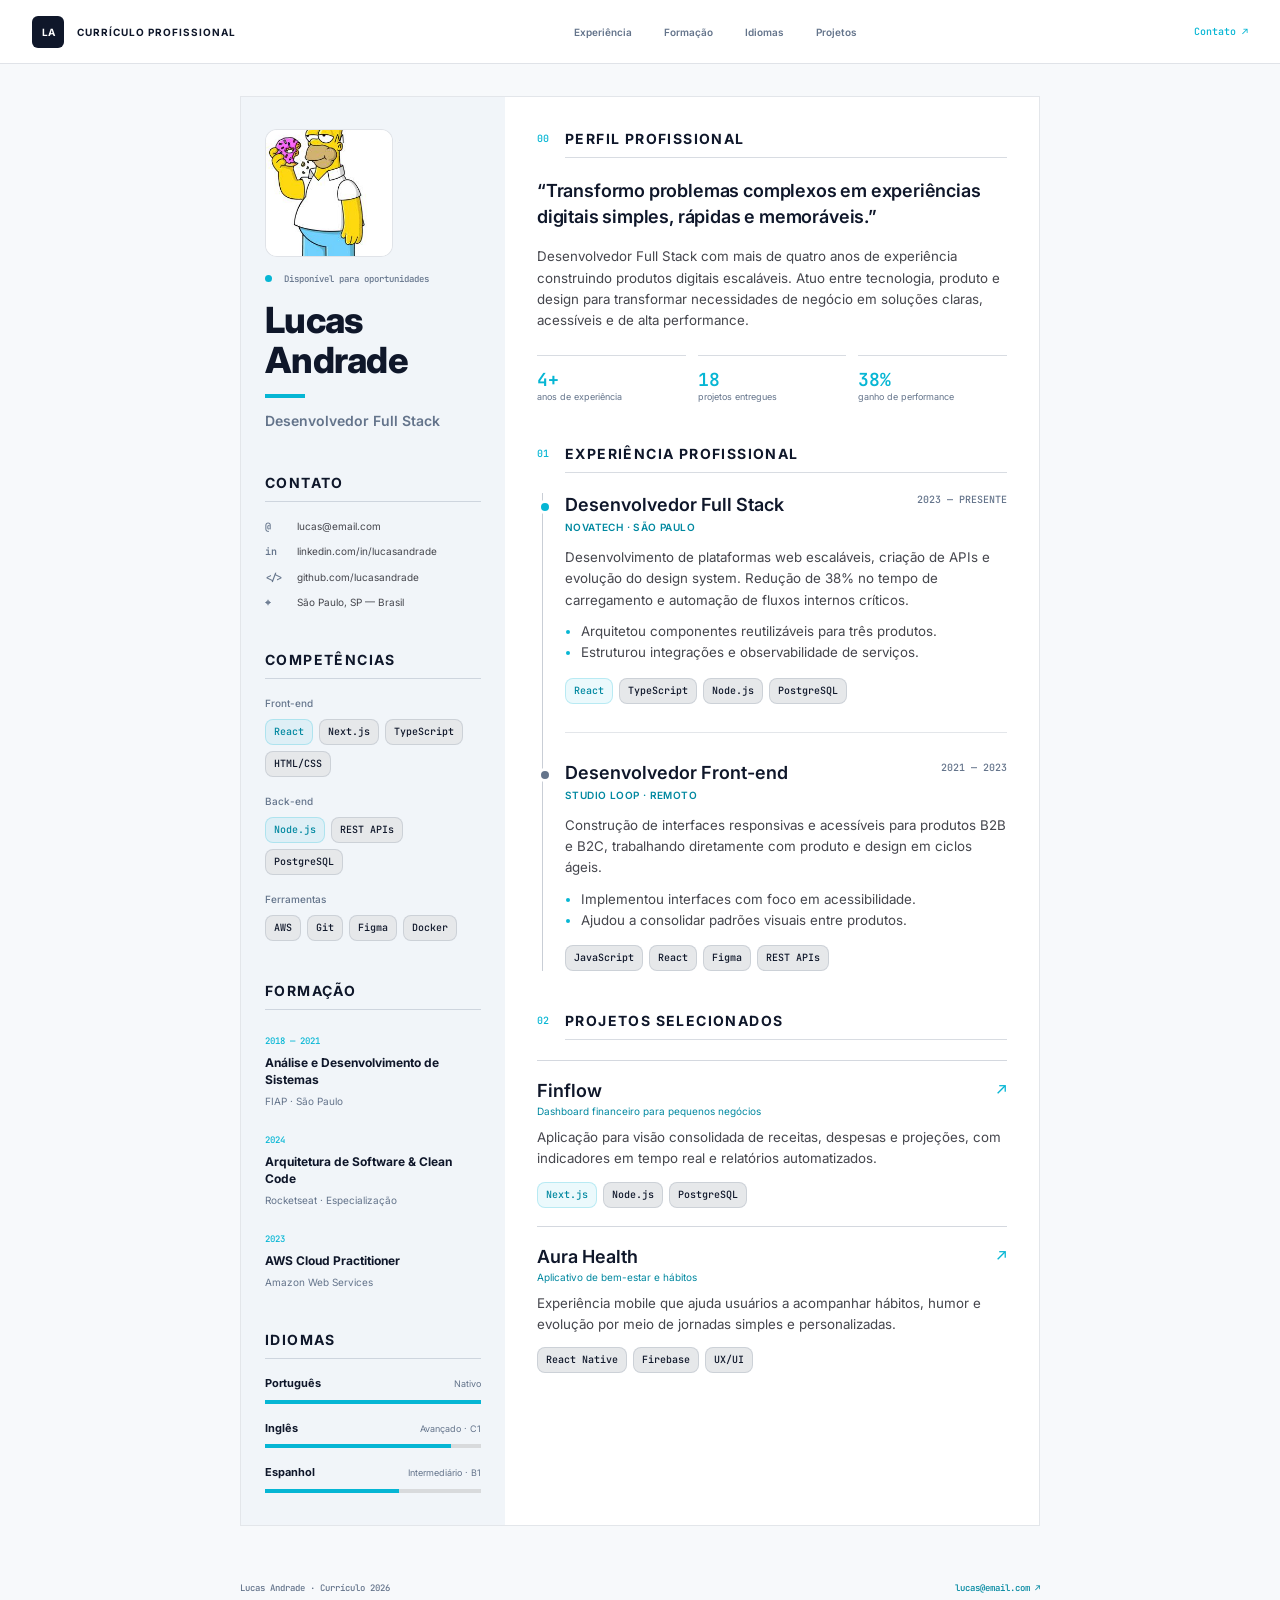
==== index.html @ 087f9f0e "versao 1" ====
<!DOCTYPE html>
<html lang="pt-BR">
<head>
  <meta charset="UTF-8">
  <meta name="viewport" content="width=device-width, initial-scale=1.0">
  <meta name="description" content="Currículo profissional de Lucas Andrade, Desenvolvedor Full Stack.">
  <title>Lucas Andrade — Desenvolvedor Full Stack</title>
  <link rel="preconnect" href="https://fonts.googleapis.com">
  <link rel="preconnect" href="https://fonts.gstatic.com" crossorigin>
  <link href="https://fonts.googleapis.com/css2?family=Inter:wght@400;500;600;700;800&family=JetBrains+Mono:wght@500;600&display=swap" rel="stylesheet">
  <link rel="stylesheet" href="styles.css">
</head>
<body>
  <header class="topbar">
    <a class="topbar-brand" href="#perfil"><span>LA</span> CURRÍCULO PROFISSIONAL</a>
    <nav aria-label="Navegação principal">
      <a href="#experiencia">Experiência</a><a href="#formacao">Formação</a><a href="#idiomas">Idiomas</a><a href="#projetos">Projetos</a>
    </nav>
    <a class="download-link" href="mailto:lucas@email.com">Contato ↗</a>
  </header>

  <main class="resume" id="perfil">
    <aside class="sidebar">
      <section class="identity">
        <img src="Homer.webp" alt="Imagem de perfil de Lucas Andrade">
        <p class="availability"><i></i> Disponível para oportunidades</p>
        <h1>Lucas<br>Andrade</h1>
        <div class="title-rule"></div>
        <p class="role">Desenvolvedor Full Stack</p>
      </section>

      <section class="side-section contact" id="contato">
        <h2>Contato</h2>
        <ul>
          <li><span class="icon" aria-hidden="true">@</span><a href="mailto:lucas@email.com">lucas@email.com</a></li>
          <li><span class="icon" aria-hidden="true">in</span><a href="#">linkedin.com/in/lucasandrade</a></li>
          <li><span class="icon" aria-hidden="true">&lt;/&gt;</span><a href="#">github.com/lucasandrade</a></li>
          <li><span class="icon" aria-hidden="true">⌖</span><span>São Paulo, SP — Brasil</span></li>
        </ul>
      </section>

      <section class="side-section skills">
        <h2>Competências</h2>
        <div class="skill-group"><h3>Front-end</h3><div class="badges"><span class="featured">React</span><span>Next.js</span><span>TypeScript</span><span>HTML/CSS</span></div></div>
        <div class="skill-group"><h3>Back-end</h3><div class="badges"><span class="featured">Node.js</span><span>REST APIs</span><span>PostgreSQL</span></div></div>
        <div class="skill-group"><h3>Ferramentas</h3><div class="badges"><span>AWS</span><span>Git</span><span>Figma</span><span>Docker</span></div></div>
      </section>

      <section class="side-section" id="formacao">
        <h2>Formação</h2>
        <article class="side-entry"><span>2018 — 2021</span><h3>Análise e Desenvolvimento de Sistemas</h3><p>FIAP · São Paulo</p></article>
        <article class="side-entry"><span>2024</span><h3>Arquitetura de Software & Clean Code</h3><p>Rocketseat · Especialização</p></article>
        <article class="side-entry"><span>2023</span><h3>AWS Cloud Practitioner</h3><p>Amazon Web Services</p></article>
      </section>

      <section class="side-section languages" id="idiomas">
        <h2>Idiomas</h2>
        <div class="language"><div><strong>Português</strong><span>Nativo</span></div><div class="bar"><i style="width:100%"></i></div></div>
        <div class="language"><div><strong>Inglês</strong><span>Avançado · C1</span></div><div class="bar"><i style="width:86%"></i></div></div>
        <div class="language"><div><strong>Espanhol</strong><span>Intermediário · B1</span></div><div class="bar"><i style="width:62%"></i></div></div>
      </section>
    </aside>

    <div class="main-content">
      <section class="content-section summary">
        <div class="section-label"><span>00</span><h2>Perfil profissional</h2></div>
        <blockquote>“Transformo problemas complexos em experiências digitais simples, rápidas e memoráveis.”</blockquote>
        <p>Desenvolvedor Full Stack com mais de quatro anos de experiência construindo produtos digitais escaláveis. Atuo entre tecnologia, produto e design para transformar necessidades de negócio em soluções claras, acessíveis e de alta performance.</p>
        <div class="metrics"><div><strong>4+</strong><span>anos de experiência</span></div><div><strong>18</strong><span>projetos entregues</span></div><div><strong>38%</strong><span>ganho de performance</span></div></div>
      </section>

      <section class="content-section" id="experiencia">
        <div class="section-label"><span>01</span><h2>Experiência profissional</h2></div>
        <div class="timeline">
          <article class="job current">
            <div class="job-head"><div><h3>Desenvolvedor Full Stack</h3><p class="company">NovaTech · São Paulo</p></div><time>2023 — PRESENTE</time></div>
            <p>Desenvolvimento de plataformas web escaláveis, criação de APIs e evolução do design system. Redução de 38% no tempo de carregamento e automação de fluxos internos críticos.</p>
            <ul class="achievements"><li>Arquitetou componentes reutilizáveis para três produtos.</li><li>Estruturou integrações e observabilidade de serviços.</li></ul>
            <div class="badges"><span class="featured">React</span><span>TypeScript</span><span>Node.js</span><span>PostgreSQL</span></div>
          </article>
          <article class="job">
            <div class="job-head"><div><h3>Desenvolvedor Front-end</h3><p class="company">Studio Loop · Remoto</p></div><time>2021 — 2023</time></div>
            <p>Construção de interfaces responsivas e acessíveis para produtos B2B e B2C, trabalhando diretamente com produto e design em ciclos ágeis.</p>
            <ul class="achievements"><li>Implementou interfaces com foco em acessibilidade.</li><li>Ajudou a consolidar padrões visuais entre produtos.</li></ul>
            <div class="badges"><span>JavaScript</span><span>React</span><span>Figma</span><span>REST APIs</span></div>
          </article>
        </div>
      </section>

      <section class="content-section projects" id="projetos">
        <div class="section-label"><span>02</span><h2>Projetos selecionados</h2></div>
        <article><div class="project-head"><div><h3>Finflow</h3><p>Dashboard financeiro para pequenos negócios</p></div><a href="#" aria-label="Abrir projeto Finflow">↗</a></div><p>Aplicação para visão consolidada de receitas, despesas e projeções, com indicadores em tempo real e relatórios automatizados.</p><div class="badges"><span class="featured">Next.js</span><span>Node.js</span><span>PostgreSQL</span></div></article>
        <article><div class="project-head"><div><h3>Aura Health</h3><p>Aplicativo de bem-estar e hábitos</p></div><a href="#" aria-label="Abrir projeto Aura Health">↗</a></div><p>Experiência mobile que ajuda usuários a acompanhar hábitos, humor e evolução por meio de jornadas simples e personalizadas.</p><div class="badges"><span>React Native</span><span>Firebase</span><span>UX/UI</span></div></article>
      </section>
    </div>
  </main>

  <nav class="mobile-nav" aria-label="Navegação móvel"><a href="#perfil">Perfil</a><a href="#experiencia">Experiência</a><a href="#formacao">Formação</a><a href="#projetos">Projetos</a></nav>
  <footer><span>Lucas Andrade · Currículo 2026</span><a href="mailto:lucas@email.com">lucas@email.com ↗</a></footer>
</body>
</html>
---- styles.css ----
:root{--background:#f7f9fb;--surface:#fff;--surface-low:#f1f5f9;--primary:#0f172a;--secondary:#64748b;--cyan:#06b6d4;--outline:#cbd5e1;--inter:'Inter',sans-serif;--mono:'JetBrains Mono',monospace}*{box-sizing:border-box}html{scroll-behavior:smooth}body{margin:0;background:var(--background);color:var(--primary);font-family:var(--inter);font-size:11pt;line-height:1.6}a{color:inherit;text-decoration:none}.topbar{height:64px;position:sticky;top:0;z-index:10;background:rgba(255,255,255,.96);border-bottom:1px solid rgba(100,116,139,.2);display:flex;align-items:center;justify-content:space-between;padding:0 32px}.topbar-brand{font-size:10px;font-weight:700;letter-spacing:.1em}.topbar-brand>span{display:inline-grid;place-items:center;width:32px;height:32px;margin-right:10px;border-radius:6px;background:var(--primary);color:white;letter-spacing:0}.topbar nav{display:flex;gap:8px}.topbar nav a{font-size:10px;font-weight:600;color:var(--secondary);padding:8px 12px;border-radius:6px}.topbar nav a:hover{background:#e6e8ea;color:var(--primary)}.download-link{font:500 10px var(--mono);color:var(--cyan)}.resume{width:800px;max-width:calc(100% - 80px);margin:32px auto 56px;display:grid;grid-template-columns:264px 1fr;border:1px solid rgba(100,116,139,.18);background:var(--surface)}.sidebar{background:var(--surface-low);padding:32px 24px;display:flex;flex-direction:column;gap:40px}.identity img{width:128px;height:128px;display:block;object-fit:cover;object-position:center;border-radius:12px;border:1px solid rgba(100,116,139,.2);background:white}.availability{font:500 9px var(--mono);color:var(--secondary);margin:16px 0}.availability i{display:inline-block;width:7px;height:7px;border-radius:50%;background:var(--cyan);margin-right:7px}.identity h1{font-size:36px;line-height:1.1;letter-spacing:-.02em;font-weight:800;margin:0}.title-rule{width:40px;height:4px;background:var(--cyan);margin:14px 0 12px}.role{font-size:14px;font-weight:600;color:var(--secondary);margin:0}.side-section>h2,.section-label h2{font-size:14px;line-height:20px;letter-spacing:.1em;text-transform:uppercase;font-weight:700;margin:0;padding-bottom:8px;border-bottom:1px solid rgba(100,116,139,.25)}.contact ul{list-style:none;padding:0;margin:18px 0 0;display:flex;flex-direction:column;gap:12px}.contact li{display:grid;grid-template-columns:24px 1fr;align-items:center;gap:8px;font-size:10px;line-height:1.35;color:#45464d;word-break:break-word}.contact a:hover{color:var(--cyan)}.icon{font:600 10px var(--mono);color:var(--secondary)}.skill-group{margin-top:16px}.skill-group h3{font-size:10px;font-weight:500;color:var(--secondary);margin:0 0 8px}.badges{display:flex;flex-wrap:wrap;gap:6px}.badges span{font:500 10px/16px var(--mono);padding:4px 8px;border-radius:8px;background:#e6e8ea;border:1px solid rgba(100,116,139,.2);color:var(--primary)}.badges span.featured{color:#0088a0;background:rgba(6,182,212,.08);border-color:rgba(6,182,212,.22)}.side-entry{margin-top:18px}.side-entry span{font:500 9px var(--mono);color:var(--cyan)}.side-entry h3{font-size:12px;line-height:1.4;margin:4px 0}.side-entry p{font-size:10px;color:var(--secondary);margin:0}.language{margin-top:16px}.language>div:first-child{display:flex;justify-content:space-between;gap:10px;align-items:baseline}.language strong{font-size:11px}.language span{font-size:9px;color:var(--secondary)}.bar{height:4px;background:#d8dadc;margin-top:7px}.bar i{display:block;height:100%;background:var(--cyan)}.main-content{padding:32px;display:flex;flex-direction:column;gap:40px}.section-label{display:grid;grid-template-columns:28px 1fr;align-items:start;margin-bottom:20px}.section-label>span{font:500 10px/20px var(--mono);color:var(--cyan)}.section-label h2{grid-column:2}.summary blockquote{font-size:18px;line-height:1.45;font-weight:600;letter-spacing:-.01em;margin:0 0 16px;color:var(--primary)}.summary>p,.job>p,.projects article>p{font-size:10pt;color:#45464d;margin:0}.metrics{display:grid;grid-template-columns:repeat(3,1fr);gap:12px;margin-top:24px}.metrics div{padding-top:12px;border-top:1px solid rgba(100,116,139,.25)}.metrics strong{display:block;font:600 18px var(--mono);color:var(--cyan)}.metrics span{display:block;font-size:9px;line-height:1.4;color:var(--secondary)}.timeline{margin-left:5px;padding-left:22px;border-left:1px solid rgba(100,116,139,.35)}.job{position:relative;padding-bottom:28px;margin-bottom:28px;border-bottom:1px solid rgba(100,116,139,.18)}.job:last-child{margin:0;padding-bottom:0;border:0}.job:before{content:"";position:absolute;width:8px;height:8px;border-radius:50%;background:var(--secondary);left:-27px;top:7px;border:3px solid white}.job.current:before{background:var(--cyan)}.job-head{display:flex;justify-content:space-between;gap:16px;align-items:start;margin-bottom:12px}.job h3,.projects h3{font-size:18px;line-height:24px;font-weight:600;margin:0}.company{font-size:10px;color:#0088a0;font-weight:600;text-transform:uppercase;letter-spacing:.04em;margin:2px 0 0}.job time{font:500 10px/14px var(--mono);color:var(--secondary);white-space:nowrap}.achievements{padding-left:16px;margin:10px 0;color:#45464d;font-size:10pt}.achievements li::marker{color:var(--cyan)}.job .badges{margin-top:14px}.projects article{padding:18px 0;border-top:1px solid rgba(100,116,139,.28)}.projects article:last-child{padding-bottom:0}.project-head{display:flex;justify-content:space-between;align-items:start;margin-bottom:8px}.project-head>div>p{font-size:10px;color:#0088a0;margin:0}.project-head>a{font:500 16px var(--mono);color:var(--cyan)}.projects .badges{margin-top:12px}footer{width:800px;max-width:calc(100% - 80px);margin:0 auto 32px;display:flex;justify-content:space-between;font:500 9px var(--mono);color:var(--secondary)}footer a{color:#0088a0}.mobile-nav{display:none}
@media(max-width:760px){body{padding-bottom:64px}.topbar{padding:0 20px}.topbar nav,.download-link{display:none}.resume{max-width:calc(100% - 32px);margin:20px auto 32px;grid-template-columns:1fr}.sidebar{padding:28px 24px}.identity{display:grid;grid-template-columns:112px 1fr;column-gap:20px;align-items:start}.identity img{width:112px;height:112px;grid-row:1/6}.availability{margin:0 0 8px}.identity h1{font-size:28px}.title-rule{margin:10px 0 8px}.sidebar{gap:32px}.main-content{padding:28px 24px}.job-head{display:block}.job time{display:block;margin-top:6px}.metrics{grid-template-columns:1fr}.mobile-nav{display:flex;position:fixed;z-index:20;bottom:0;left:0;right:0;background:#fff;border-top:1px solid rgba(100,116,139,.2);justify-content:space-around;padding:10px 8px 14px}.mobile-nav a{font:500 9px var(--mono);color:var(--secondary)}footer{max-width:calc(100% - 32px);margin-bottom:20px}}
@media(max-width:420px){.identity{grid-template-columns:88px 1fr}.identity img{width:88px;height:88px}.identity h1{font-size:26px}.summary blockquote{font-size:16px}.main-content{padding:24px 18px}.sidebar{padding:24px 18px}}
@media print{body{background:white;font-size:10pt}.topbar,.mobile-nav,footer{display:none}.resume{width:100%;max-width:none;margin:0;border:0;grid-template-columns:33% 67%}.sidebar,.main-content{padding-top:24px;padding-bottom:24px}.resume{break-inside:avoid}.side-section,.content-section,.job{break-inside:avoid}}
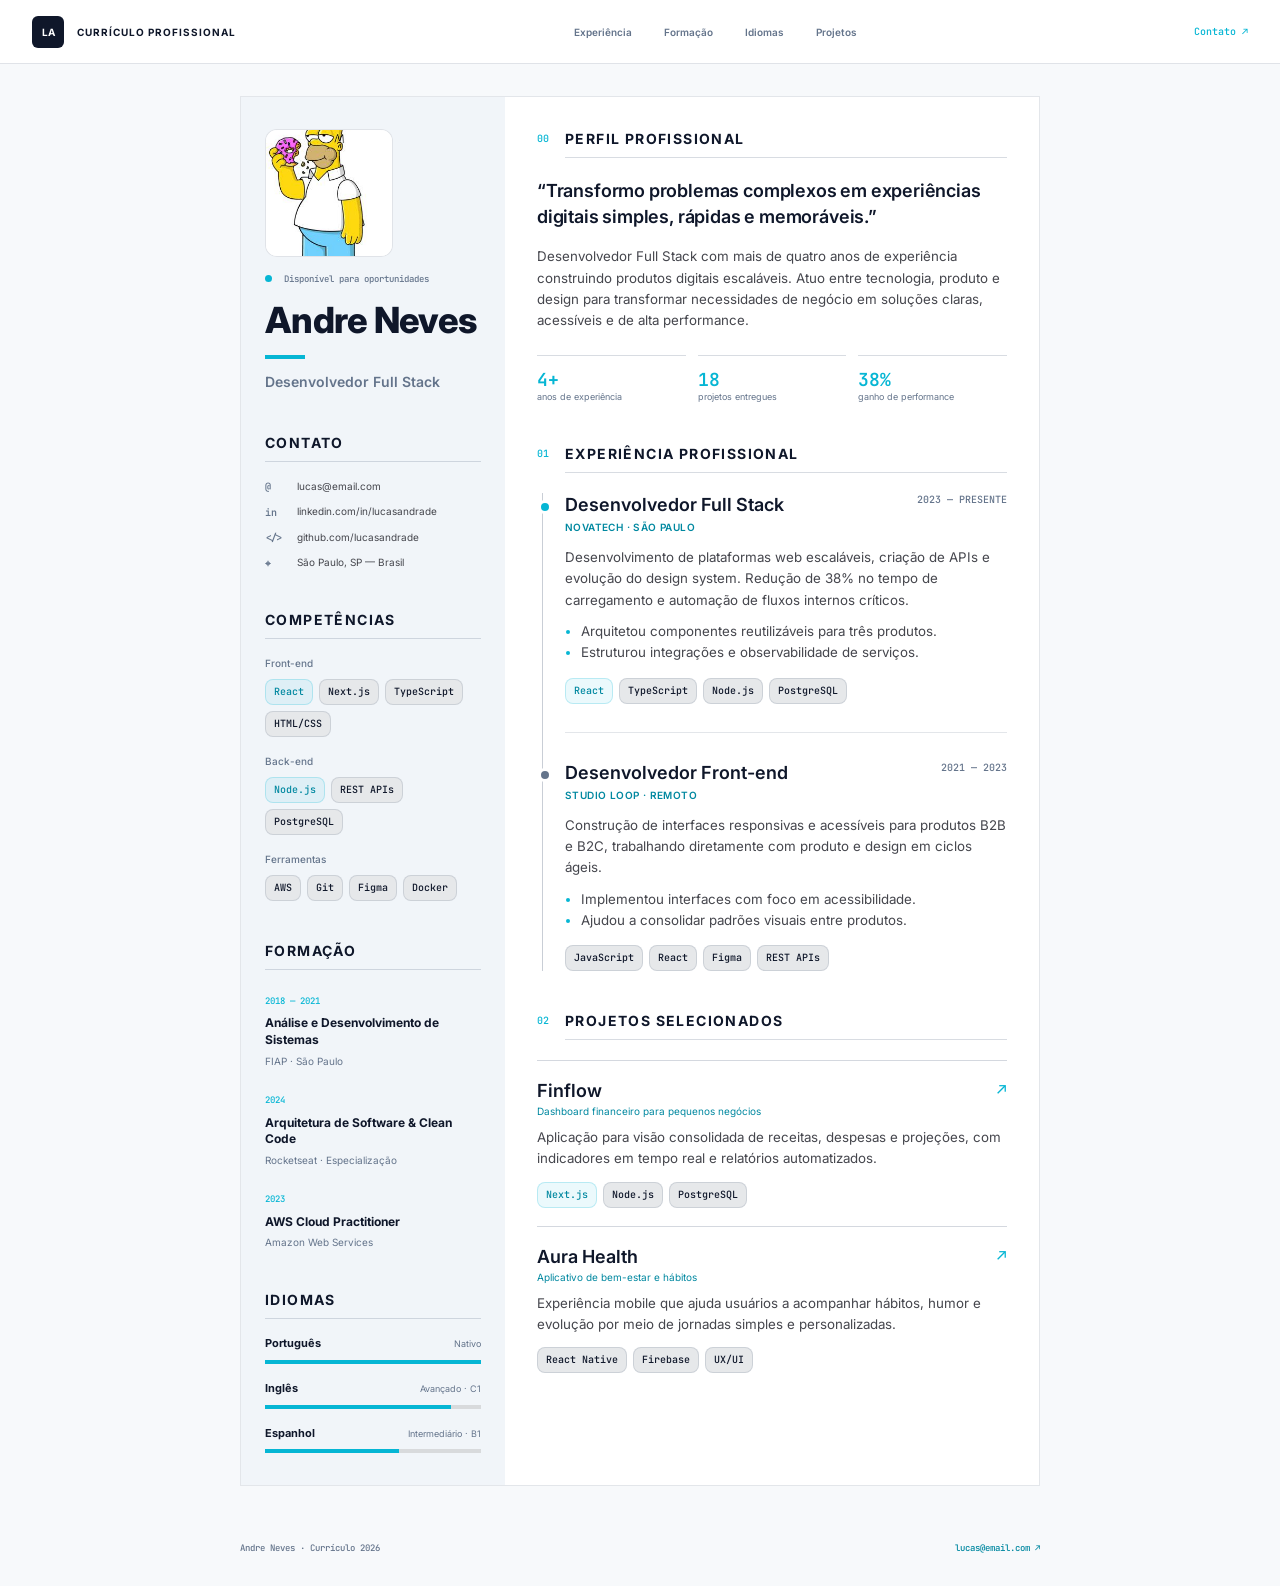
==== commit 170cdbc6: "mudança de nome" ====
--- a/index.html
+++ b/index.html
@@ -4,7 +4,7 @@
   <meta charset="UTF-8">
   <meta name="viewport" content="width=device-width, initial-scale=1.0">
   <meta name="description" content="Currículo profissional de Lucas Andrade, Desenvolvedor Full Stack.">
-  <title>Lucas Andrade — Desenvolvedor Full Stack</title>
+  <title>Luca — Desenvolvedor Full Stack</title>
   <link rel="preconnect" href="https://fonts.googleapis.com">
   <link rel="preconnect" href="https://fonts.gstatic.com" crossorigin>
   <link href="https://fonts.googleapis.com/css2?family=Inter:wght@400;500;600;700;800&family=JetBrains+Mono:wght@500;600&display=swap" rel="stylesheet">
@@ -24,7 +24,7 @@
       <section class="identity">
         <img src="Homer.webp" alt="Imagem de perfil de Lucas Andrade">
         <p class="availability"><i></i> Disponível para oportunidades</p>
-        <h1>Lucas<br>Andrade</h1>
+        <h1>Andre Neves</h1>
         <div class="title-rule"></div>
         <p class="role">Desenvolvedor Full Stack</p>
       </section>
@@ -96,6 +96,6 @@
   </main>
 
   <nav class="mobile-nav" aria-label="Navegação móvel"><a href="#perfil">Perfil</a><a href="#experiencia">Experiência</a><a href="#formacao">Formação</a><a href="#projetos">Projetos</a></nav>
-  <footer><span>Lucas Andrade · Currículo 2026</span><a href="mailto:lucas@email.com">lucas@email.com ↗</a></footer>
+  <footer><span>Andre Neves · Currículo 2026</span><a href="mailto:lucas@email.com">lucas@email.com ↗</a></footer>
 </body>
 </html>
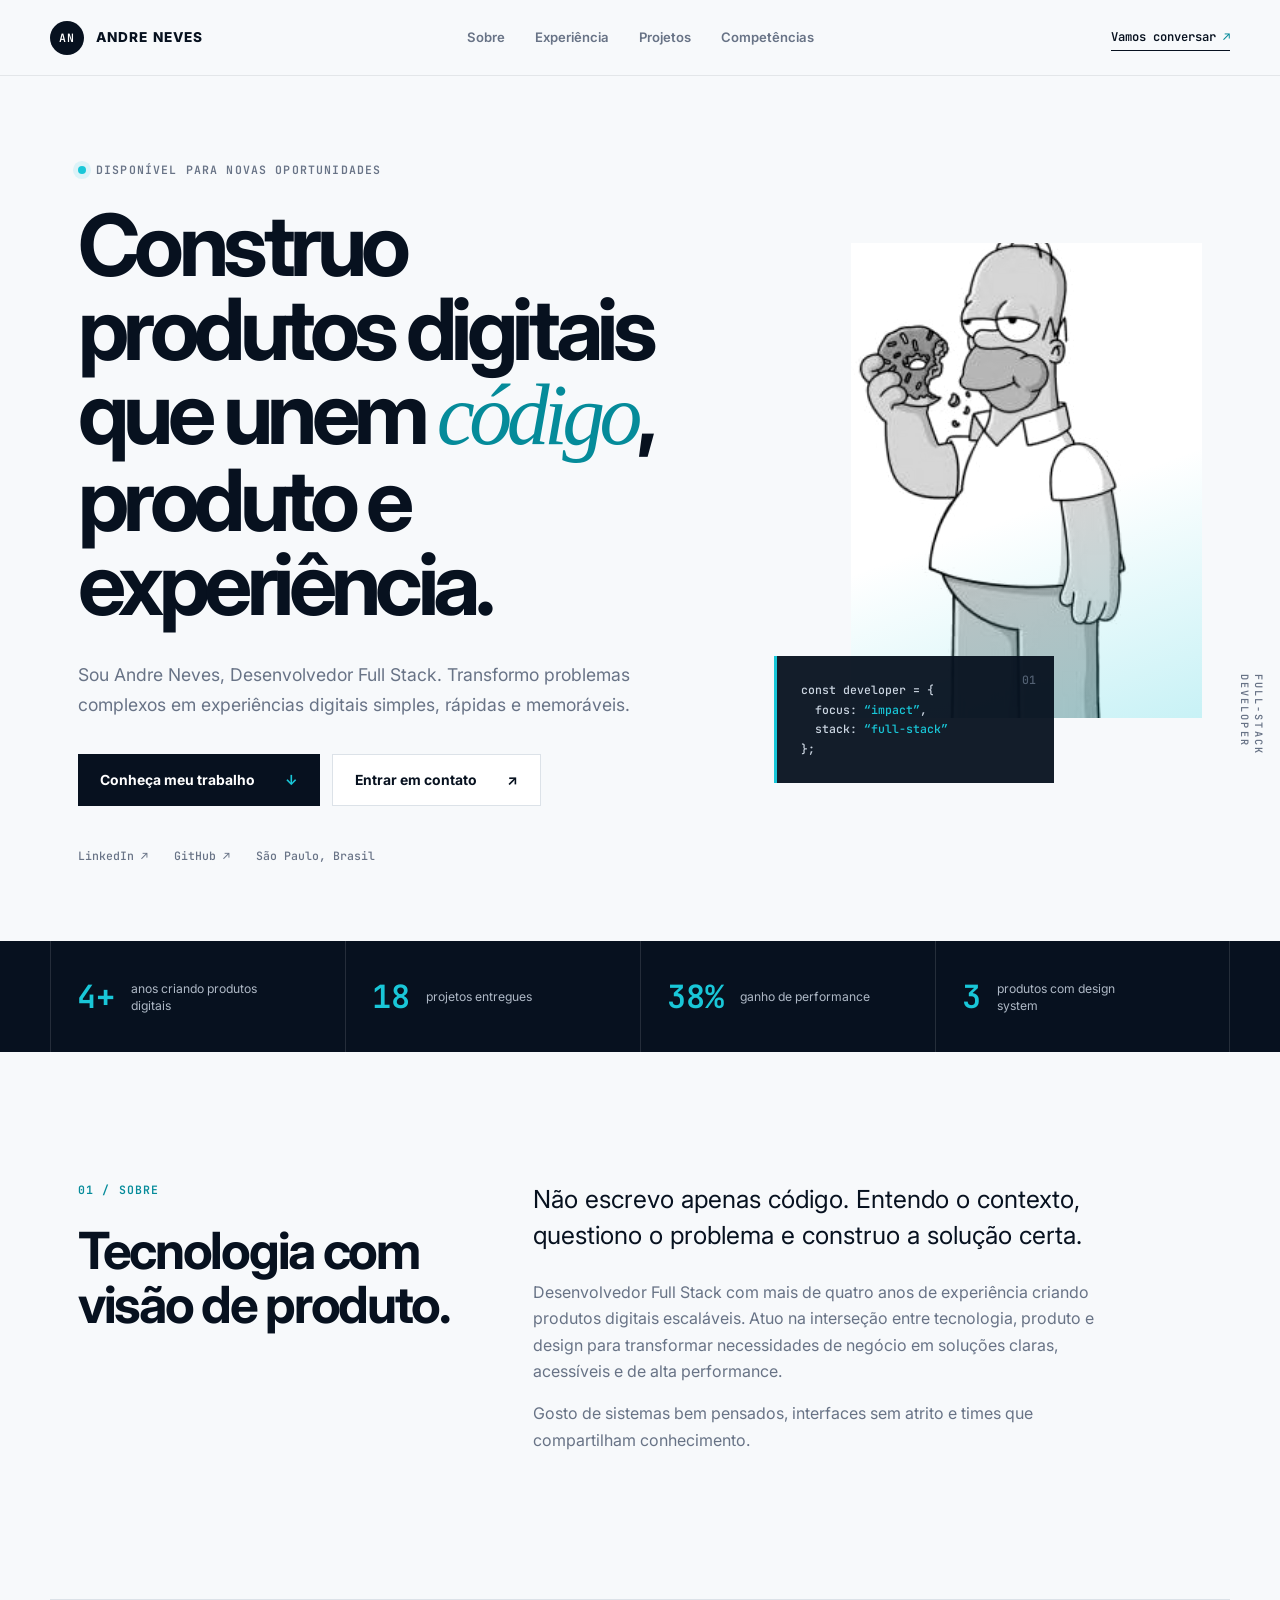
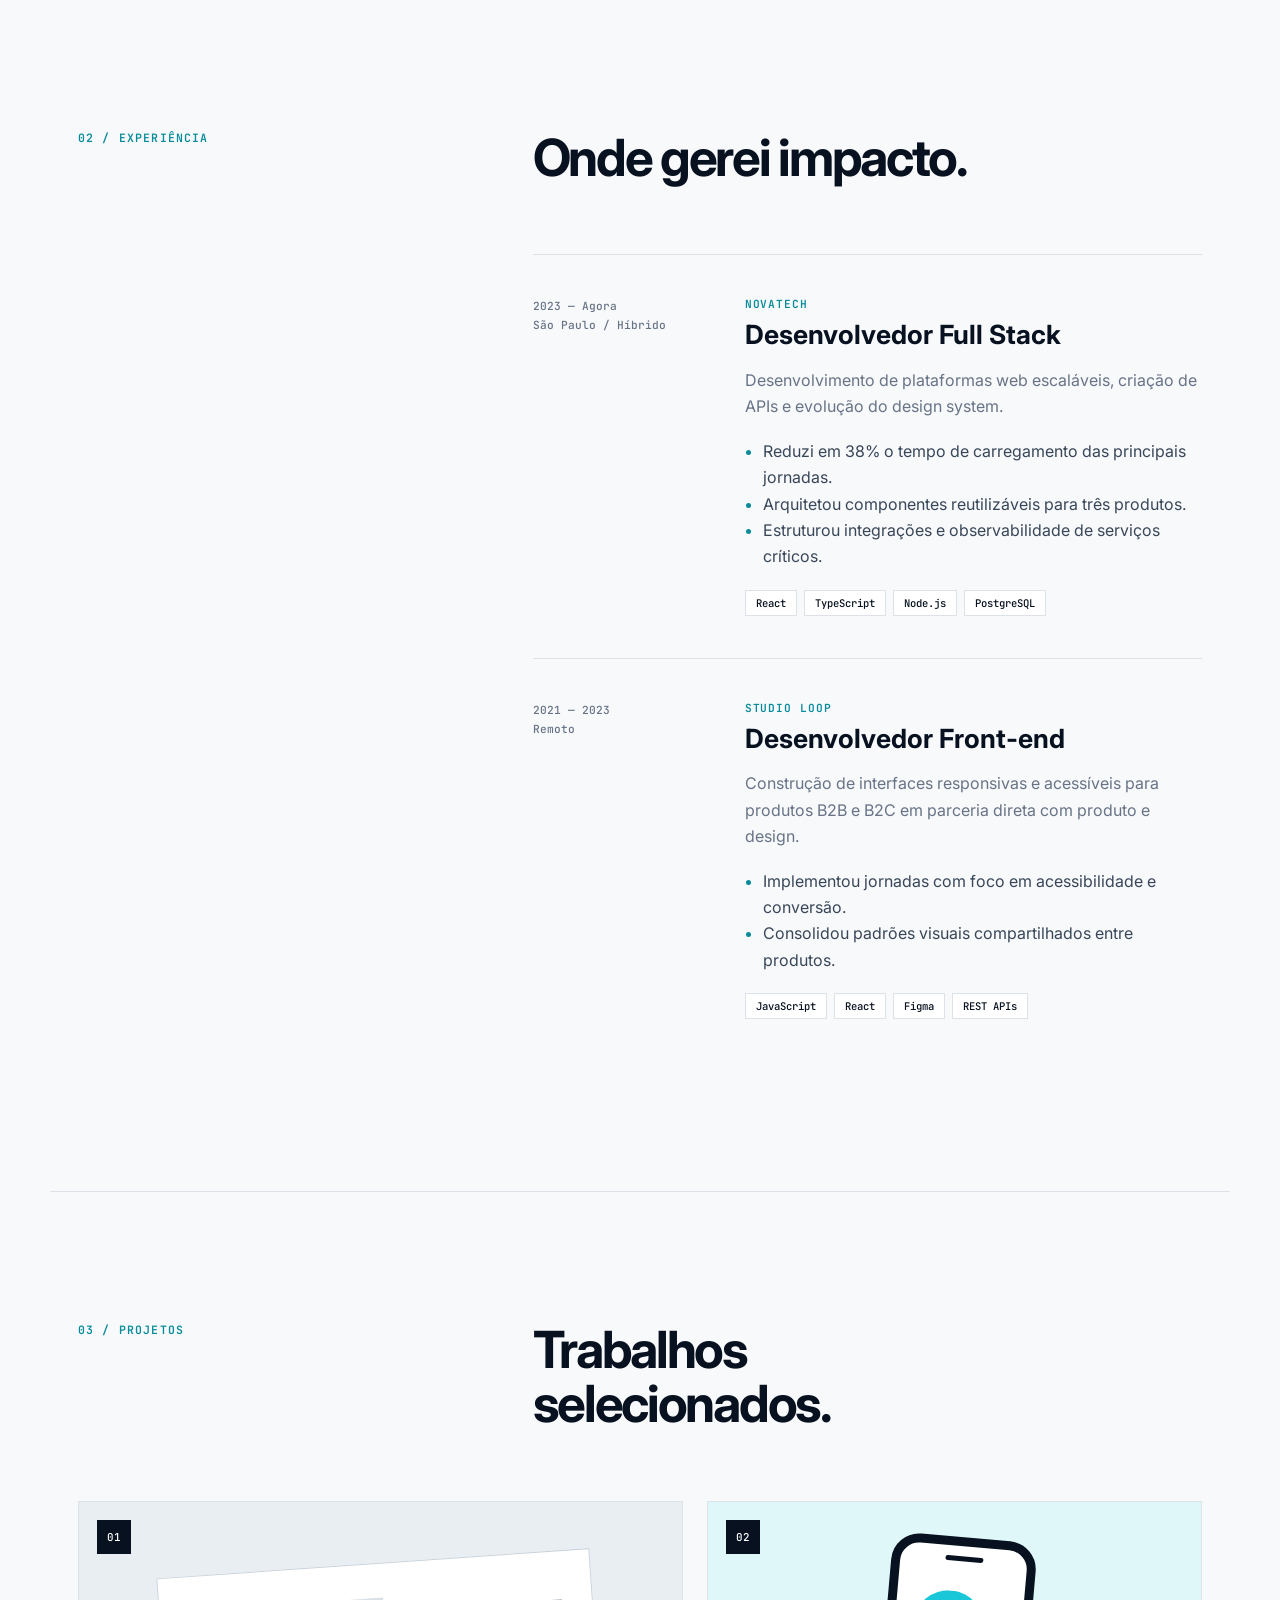
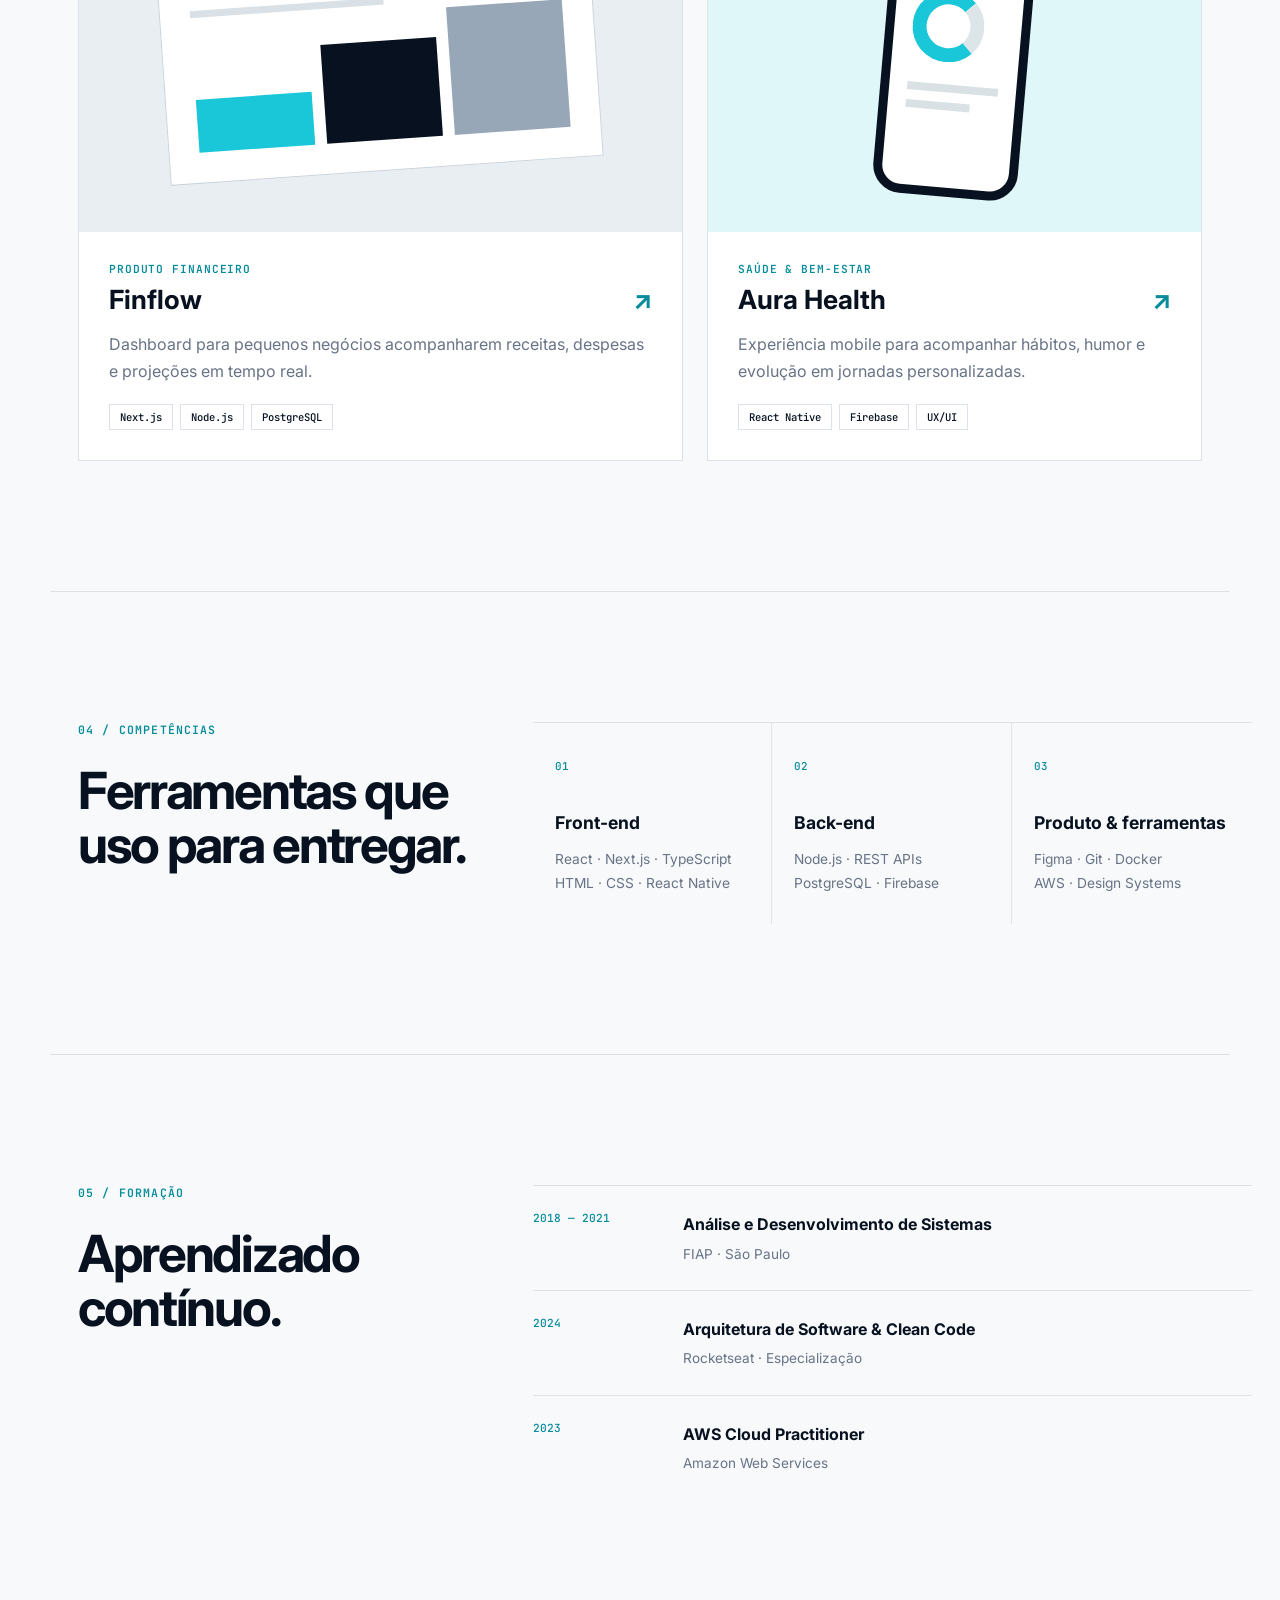
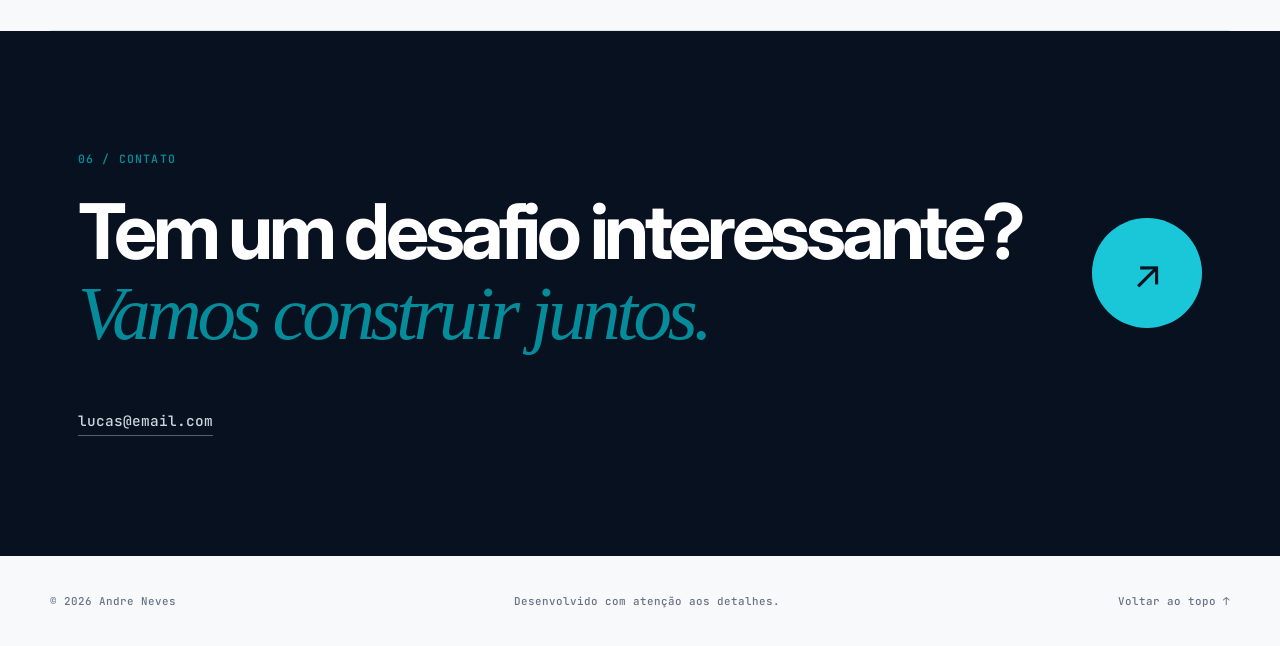
==== commit b7b879ae: "Lindpaginha inicial" ====
--- a/index.html
+++ b/index.html
@@ -3,99 +3,104 @@
 <head>
   <meta charset="UTF-8">
   <meta name="viewport" content="width=device-width, initial-scale=1.0">
-  <meta name="description" content="Currículo profissional de Lucas Andrade, Desenvolvedor Full Stack.">
-  <title>Luca — Desenvolvedor Full Stack</title>
+  <meta name="description" content="Portfólio e currículo profissional de Andre Neves, Desenvolvedor Full Stack.">
+  <meta name="theme-color" content="#07111f">
+  <title>Andre Neves — Desenvolvedor Full Stack</title>
   <link rel="preconnect" href="https://fonts.googleapis.com">
   <link rel="preconnect" href="https://fonts.gstatic.com" crossorigin>
   <link href="https://fonts.googleapis.com/css2?family=Inter:wght@400;500;600;700;800&family=JetBrains+Mono:wght@500;600&display=swap" rel="stylesheet">
   <link rel="stylesheet" href="styles.css">
+  <script src="script.js" defer></script>
 </head>
 <body>
-  <header class="topbar">
-    <a class="topbar-brand" href="#perfil"><span>LA</span> CURRÍCULO PROFISSIONAL</a>
-    <nav aria-label="Navegação principal">
-      <a href="#experiencia">Experiência</a><a href="#formacao">Formação</a><a href="#idiomas">Idiomas</a><a href="#projetos">Projetos</a>
+  <div class="page-progress" aria-hidden="true"></div>
+  <header class="site-header">
+    <a class="brand" href="#inicio" aria-label="Andre Neves, início"><span>AN</span>Andre Neves</a>
+    <button class="menu-button" type="button" aria-label="Abrir menu" aria-expanded="false"><span></span><span></span></button>
+    <nav class="nav" aria-label="Navegação principal">
+      <a href="#sobre">Sobre</a><a href="#experiencia">Experiência</a><a href="#projetos">Projetos</a><a href="#competencias">Competências</a>
     </nav>
-    <a class="download-link" href="mailto:lucas@email.com">Contato ↗</a>
+    <a class="header-cta" href="mailto:lucas@email.com">Vamos conversar <span>↗</span></a>
   </header>
 
-  <main class="resume" id="perfil">
-    <aside class="sidebar">
-      <section class="identity">
-        <img src="Homer.webp" alt="Imagem de perfil de Lucas Andrade">
-        <p class="availability"><i></i> Disponível para oportunidades</p>
-        <h1>Andre Neves</h1>
-        <div class="title-rule"></div>
-        <p class="role">Desenvolvedor Full Stack</p>
-      </section>
+  <main>
+    <section class="hero" id="inicio">
+      <div class="hero-copy reveal">
+        <p class="eyebrow"><span></span> Disponível para novas oportunidades</p>
+        <h1>Construo produtos digitais que unem <em>código</em>, produto e experiência.</h1>
+        <p class="hero-intro">Sou Andre Neves, Desenvolvedor Full Stack. Transformo problemas complexos em experiências digitais simples, rápidas e memoráveis.</p>
+        <div class="hero-actions">
+          <a class="button primary" href="#projetos">Conheça meu trabalho <span>↓</span></a>
+          <a class="button secondary" href="mailto:lucas@email.com">Entrar em contato <span>↗</span></a>
+        </div>
+        <div class="social-links"><a href="#" aria-label="LinkedIn de Andre">LinkedIn ↗</a><a href="#" aria-label="GitHub de Andre">GitHub ↗</a><span>São Paulo, Brasil</span></div>
+      </div>
+      <div class="hero-visual reveal">
+        <div class="portrait-frame"><img src="Homer.webp" alt="Foto de perfil de Andre Neves"></div>
+        <div class="code-card" aria-hidden="true"><span>01</span><p>const developer = {</p><p>&nbsp;&nbsp;focus: <b>“impact”</b>,</p><p>&nbsp;&nbsp;stack: <b>“full-stack”</b></p><p>};</p></div>
+        <span class="visual-label">FULL-STACK<br>DEVELOPER</span>
+      </div>
+    </section>
 
-      <section class="side-section contact" id="contato">
-        <h2>Contato</h2>
-        <ul>
-          <li><span class="icon" aria-hidden="true">@</span><a href="mailto:lucas@email.com">lucas@email.com</a></li>
-          <li><span class="icon" aria-hidden="true">in</span><a href="#">linkedin.com/in/lucasandrade</a></li>
-          <li><span class="icon" aria-hidden="true">&lt;/&gt;</span><a href="#">github.com/lucasandrade</a></li>
-          <li><span class="icon" aria-hidden="true">⌖</span><span>São Paulo, SP — Brasil</span></li>
-        </ul>
-      </section>
+    <section class="impact-strip" aria-label="Destaques profissionais">
+      <div><strong>4+</strong><span>anos criando produtos digitais</span></div>
+      <div><strong>18</strong><span>projetos entregues</span></div>
+      <div><strong>38%</strong><span>ganho de performance</span></div>
+      <div><strong>3</strong><span>produtos com design system</span></div>
+    </section>
 
-      <section class="side-section skills">
-        <h2>Competências</h2>
-        <div class="skill-group"><h3>Front-end</h3><div class="badges"><span class="featured">React</span><span>Next.js</span><span>TypeScript</span><span>HTML/CSS</span></div></div>
-        <div class="skill-group"><h3>Back-end</h3><div class="badges"><span class="featured">Node.js</span><span>REST APIs</span><span>PostgreSQL</span></div></div>
-        <div class="skill-group"><h3>Ferramentas</h3><div class="badges"><span>AWS</span><span>Git</span><span>Figma</span><span>Docker</span></div></div>
-      </section>
+    <section class="section about" id="sobre">
+      <div class="section-heading reveal"><p class="eyebrow">01 / Sobre</p><h2>Tecnologia com visão de produto.</h2></div>
+      <div class="about-copy reveal"><p class="lead">Não escrevo apenas código. Entendo o contexto, questiono o problema e construo a solução certa.</p><p>Desenvolvedor Full Stack com mais de quatro anos de experiência criando produtos digitais escaláveis. Atuo na interseção entre tecnologia, produto e design para transformar necessidades de negócio em soluções claras, acessíveis e de alta performance.</p><p>Gosto de sistemas bem pensados, interfaces sem atrito e times que compartilham conhecimento.</p></div>
+    </section>
 
-      <section class="side-section" id="formacao">
-        <h2>Formação</h2>
-        <article class="side-entry"><span>2018 — 2021</span><h3>Análise e Desenvolvimento de Sistemas</h3><p>FIAP · São Paulo</p></article>
-        <article class="side-entry"><span>2024</span><h3>Arquitetura de Software & Clean Code</h3><p>Rocketseat · Especialização</p></article>
-        <article class="side-entry"><span>2023</span><h3>AWS Cloud Practitioner</h3><p>Amazon Web Services</p></article>
-      </section>
+    <section class="section experience" id="experiencia">
+      <div class="section-heading reveal"><p class="eyebrow">02 / Experiência</p><h2>Onde gerei impacto.</h2></div>
+      <div class="experience-list">
+        <article class="experience-card reveal">
+          <div class="experience-meta"><span>2023 — Agora</span><span>São Paulo / Híbrido</span></div>
+          <div><p class="company">NovaTech</p><h3>Desenvolvedor Full Stack</h3><p>Desenvolvimento de plataformas web escaláveis, criação de APIs e evolução do design system.</p><ul><li>Reduzi em 38% o tempo de carregamento das principais jornadas.</li><li>Arquitetou componentes reutilizáveis para três produtos.</li><li>Estruturou integrações e observabilidade de serviços críticos.</li></ul><div class="tags"><span>React</span><span>TypeScript</span><span>Node.js</span><span>PostgreSQL</span></div></div>
+        </article>
+        <article class="experience-card reveal">
+          <div class="experience-meta"><span>2021 — 2023</span><span>Remoto</span></div>
+          <div><p class="company">Studio Loop</p><h3>Desenvolvedor Front-end</h3><p>Construção de interfaces responsivas e acessíveis para produtos B2B e B2C em parceria direta com produto e design.</p><ul><li>Implementou jornadas com foco em acessibilidade e conversão.</li><li>Consolidou padrões visuais compartilhados entre produtos.</li></ul><div class="tags"><span>JavaScript</span><span>React</span><span>Figma</span><span>REST APIs</span></div></div>
+        </article>
+      </div>
+    </section>
 
-      <section class="side-section languages" id="idiomas">
-        <h2>Idiomas</h2>
-        <div class="language"><div><strong>Português</strong><span>Nativo</span></div><div class="bar"><i style="width:100%"></i></div></div>
-        <div class="language"><div><strong>Inglês</strong><span>Avançado · C1</span></div><div class="bar"><i style="width:86%"></i></div></div>
-        <div class="language"><div><strong>Espanhol</strong><span>Intermediário · B1</span></div><div class="bar"><i style="width:62%"></i></div></div>
-      </section>
-    </aside>
+    <section class="section projects" id="projetos">
+      <div class="section-heading reveal"><p class="eyebrow">03 / Projetos</p><h2>Trabalhos selecionados.</h2></div>
+      <div class="project-grid">
+        <article class="project-card featured-project reveal"><div class="project-number">01</div><div class="project-art finflow" aria-hidden="true"><div class="mini-panel"><i></i><i></i><i></i><span></span></div></div><div class="project-content"><p class="company">Produto financeiro</p><h3>Finflow <a href="#" aria-label="Abrir projeto Finflow">↗</a></h3><p>Dashboard para pequenos negócios acompanharem receitas, despesas e projeções em tempo real.</p><div class="tags"><span>Next.js</span><span>Node.js</span><span>PostgreSQL</span></div></div></article>
+        <article class="project-card reveal"><div class="project-number">02</div><div class="project-art aura" aria-hidden="true"><div class="phone"><span></span><i></i><b></b></div></div><div class="project-content"><p class="company">Saúde & bem-estar</p><h3>Aura Health <a href="#" aria-label="Abrir projeto Aura Health">↗</a></h3><p>Experiência mobile para acompanhar hábitos, humor e evolução em jornadas personalizadas.</p><div class="tags"><span>React Native</span><span>Firebase</span><span>UX/UI</span></div></div></article>
+      </div>
+    </section>
 
-    <div class="main-content">
-      <section class="content-section summary">
-        <div class="section-label"><span>00</span><h2>Perfil profissional</h2></div>
-        <blockquote>“Transformo problemas complexos em experiências digitais simples, rápidas e memoráveis.”</blockquote>
-        <p>Desenvolvedor Full Stack com mais de quatro anos de experiência construindo produtos digitais escaláveis. Atuo entre tecnologia, produto e design para transformar necessidades de negócio em soluções claras, acessíveis e de alta performance.</p>
-        <div class="metrics"><div><strong>4+</strong><span>anos de experiência</span></div><div><strong>18</strong><span>projetos entregues</span></div><div><strong>38%</strong><span>ganho de performance</span></div></div>
-      </section>
+    <section class="section capabilities" id="competencias">
+      <div class="section-heading reveal"><p class="eyebrow">04 / Competências</p><h2>Ferramentas que uso para entregar.</h2></div>
+      <div class="capability-grid reveal">
+        <div><span class="capability-index">01</span><h3>Front-end</h3><p>React · Next.js · TypeScript<br>HTML · CSS · React Native</p></div>
+        <div><span class="capability-index">02</span><h3>Back-end</h3><p>Node.js · REST APIs<br>PostgreSQL · Firebase</p></div>
+        <div><span class="capability-index">03</span><h3>Produto & ferramentas</h3><p>Figma · Git · Docker<br>AWS · Design Systems</p></div>
+      </div>
+    </section>
 
-      <section class="content-section" id="experiencia">
-        <div class="section-label"><span>01</span><h2>Experiência profissional</h2></div>
-        <div class="timeline">
-          <article class="job current">
-            <div class="job-head"><div><h3>Desenvolvedor Full Stack</h3><p class="company">NovaTech · São Paulo</p></div><time>2023 — PRESENTE</time></div>
-            <p>Desenvolvimento de plataformas web escaláveis, criação de APIs e evolução do design system. Redução de 38% no tempo de carregamento e automação de fluxos internos críticos.</p>
-            <ul class="achievements"><li>Arquitetou componentes reutilizáveis para três produtos.</li><li>Estruturou integrações e observabilidade de serviços.</li></ul>
-            <div class="badges"><span class="featured">React</span><span>TypeScript</span><span>Node.js</span><span>PostgreSQL</span></div>
-          </article>
-          <article class="job">
-            <div class="job-head"><div><h3>Desenvolvedor Front-end</h3><p class="company">Studio Loop · Remoto</p></div><time>2021 — 2023</time></div>
-            <p>Construção de interfaces responsivas e acessíveis para produtos B2B e B2C, trabalhando diretamente com produto e design em ciclos ágeis.</p>
-            <ul class="achievements"><li>Implementou interfaces com foco em acessibilidade.</li><li>Ajudou a consolidar padrões visuais entre produtos.</li></ul>
-            <div class="badges"><span>JavaScript</span><span>React</span><span>Figma</span><span>REST APIs</span></div>
-          </article>
-        </div>
-      </section>
+    <section class="section credentials">
+      <div class="section-heading reveal"><p class="eyebrow">05 / Formação</p><h2>Aprendizado contínuo.</h2></div>
+      <div class="credential-list reveal">
+        <article><time>2018 — 2021</time><div><h3>Análise e Desenvolvimento de Sistemas</h3><p>FIAP · São Paulo</p></div></article>
+        <article><time>2024</time><div><h3>Arquitetura de Software & Clean Code</h3><p>Rocketseat · Especialização</p></div></article>
+        <article><time>2023</time><div><h3>AWS Cloud Practitioner</h3><p>Amazon Web Services</p></div></article>
+      </div>
+    </section>
 
-      <section class="content-section projects" id="projetos">
-        <div class="section-label"><span>02</span><h2>Projetos selecionados</h2></div>
-        <article><div class="project-head"><div><h3>Finflow</h3><p>Dashboard financeiro para pequenos negócios</p></div><a href="#" aria-label="Abrir projeto Finflow">↗</a></div><p>Aplicação para visão consolidada de receitas, despesas e projeções, com indicadores em tempo real e relatórios automatizados.</p><div class="badges"><span class="featured">Next.js</span><span>Node.js</span><span>PostgreSQL</span></div></article>
-        <article><div class="project-head"><div><h3>Aura Health</h3><p>Aplicativo de bem-estar e hábitos</p></div><a href="#" aria-label="Abrir projeto Aura Health">↗</a></div><p>Experiência mobile que ajuda usuários a acompanhar hábitos, humor e evolução por meio de jornadas simples e personalizadas.</p><div class="badges"><span>React Native</span><span>Firebase</span><span>UX/UI</span></div></article>
-      </section>
-    </div>
+    <section class="contact-section" id="contato">
+      <p class="eyebrow reveal">06 / Contato</p>
+      <div class="contact-inner reveal"><h2>Tem um desafio interessante?<br><em>Vamos construir juntos.</em></h2><a class="round-link" href="mailto:lucas@email.com" aria-label="Enviar e-mail para Andre">↗</a></div>
+      <a class="email-link reveal" href="mailto:lucas@email.com">lucas@email.com</a>
+    </section>
   </main>
 
-  <nav class="mobile-nav" aria-label="Navegação móvel"><a href="#perfil">Perfil</a><a href="#experiencia">Experiência</a><a href="#formacao">Formação</a><a href="#projetos">Projetos</a></nav>
-  <footer><span>Andre Neves · Currículo 2026</span><a href="mailto:lucas@email.com">lucas@email.com ↗</a></footer>
+  <footer><span>© 2026 Andre Neves</span><span>Desenvolvido com atenção aos detalhes.</span><a href="#inicio">Voltar ao topo ↑</a></footer>
 </body>
 </html>
--- a/styles.css
+++ b/styles.css
@@ -1,4 +1,5 @@
-:root{--background:#f7f9fb;--surface:#fff;--surface-low:#f1f5f9;--primary:#0f172a;--secondary:#64748b;--cyan:#06b6d4;--outline:#cbd5e1;--inter:'Inter',sans-serif;--mono:'JetBrains Mono',monospace}*{box-sizing:border-box}html{scroll-behavior:smooth}body{margin:0;background:var(--background);color:var(--primary);font-family:var(--inter);font-size:11pt;line-height:1.6}a{color:inherit;text-decoration:none}.topbar{height:64px;position:sticky;top:0;z-index:10;background:rgba(255,255,255,.96);border-bottom:1px solid rgba(100,116,139,.2);display:flex;align-items:center;justify-content:space-between;padding:0 32px}.topbar-brand{font-size:10px;font-weight:700;letter-spacing:.1em}.topbar-brand>span{display:inline-grid;place-items:center;width:32px;height:32px;margin-right:10px;border-radius:6px;background:var(--primary);color:white;letter-spacing:0}.topbar nav{display:flex;gap:8px}.topbar nav a{font-size:10px;font-weight:600;color:var(--secondary);padding:8px 12px;border-radius:6px}.topbar nav a:hover{background:#e6e8ea;color:var(--primary)}.download-link{font:500 10px var(--mono);color:var(--cyan)}.resume{width:800px;max-width:calc(100% - 80px);margin:32px auto 56px;display:grid;grid-template-columns:264px 1fr;border:1px solid rgba(100,116,139,.18);background:var(--surface)}.sidebar{background:var(--surface-low);padding:32px 24px;display:flex;flex-direction:column;gap:40px}.identity img{width:128px;height:128px;display:block;object-fit:cover;object-position:center;border-radius:12px;border:1px solid rgba(100,116,139,.2);background:white}.availability{font:500 9px var(--mono);color:var(--secondary);margin:16px 0}.availability i{display:inline-block;width:7px;height:7px;border-radius:50%;background:var(--cyan);margin-right:7px}.identity h1{font-size:36px;line-height:1.1;letter-spacing:-.02em;font-weight:800;margin:0}.title-rule{width:40px;height:4px;background:var(--cyan);margin:14px 0 12px}.role{font-size:14px;font-weight:600;color:var(--secondary);margin:0}.side-section>h2,.section-label h2{font-size:14px;line-height:20px;letter-spacing:.1em;text-transform:uppercase;font-weight:700;margin:0;padding-bottom:8px;border-bottom:1px solid rgba(100,116,139,.25)}.contact ul{list-style:none;padding:0;margin:18px 0 0;display:flex;flex-direction:column;gap:12px}.contact li{display:grid;grid-template-columns:24px 1fr;align-items:center;gap:8px;font-size:10px;line-height:1.35;color:#45464d;word-break:break-word}.contact a:hover{color:var(--cyan)}.icon{font:600 10px var(--mono);color:var(--secondary)}.skill-group{margin-top:16px}.skill-group h3{font-size:10px;font-weight:500;color:var(--secondary);margin:0 0 8px}.badges{display:flex;flex-wrap:wrap;gap:6px}.badges span{font:500 10px/16px var(--mono);padding:4px 8px;border-radius:8px;background:#e6e8ea;border:1px solid rgba(100,116,139,.2);color:var(--primary)}.badges span.featured{color:#0088a0;background:rgba(6,182,212,.08);border-color:rgba(6,182,212,.22)}.side-entry{margin-top:18px}.side-entry span{font:500 9px var(--mono);color:var(--cyan)}.side-entry h3{font-size:12px;line-height:1.4;margin:4px 0}.side-entry p{font-size:10px;color:var(--secondary);margin:0}.language{margin-top:16px}.language>div:first-child{display:flex;justify-content:space-between;gap:10px;align-items:baseline}.language strong{font-size:11px}.language span{font-size:9px;color:var(--secondary)}.bar{height:4px;background:#d8dadc;margin-top:7px}.bar i{display:block;height:100%;background:var(--cyan)}.main-content{padding:32px;display:flex;flex-direction:column;gap:40px}.section-label{display:grid;grid-template-columns:28px 1fr;align-items:start;margin-bottom:20px}.section-label>span{font:500 10px/20px var(--mono);color:var(--cyan)}.section-label h2{grid-column:2}.summary blockquote{font-size:18px;line-height:1.45;font-weight:600;letter-spacing:-.01em;margin:0 0 16px;color:var(--primary)}.summary>p,.job>p,.projects article>p{font-size:10pt;color:#45464d;margin:0}.metrics{display:grid;grid-template-columns:repeat(3,1fr);gap:12px;margin-top:24px}.metrics div{padding-top:12px;border-top:1px solid rgba(100,116,139,.25)}.metrics strong{display:block;font:600 18px var(--mono);color:var(--cyan)}.metrics span{display:block;font-size:9px;line-height:1.4;color:var(--secondary)}.timeline{margin-left:5px;padding-left:22px;border-left:1px solid rgba(100,116,139,.35)}.job{position:relative;padding-bottom:28px;margin-bottom:28px;border-bottom:1px solid rgba(100,116,139,.18)}.job:last-child{margin:0;padding-bottom:0;border:0}.job:before{content:"";position:absolute;width:8px;height:8px;border-radius:50%;background:var(--secondary);left:-27px;top:7px;border:3px solid white}.job.current:before{background:var(--cyan)}.job-head{display:flex;justify-content:space-between;gap:16px;align-items:start;margin-bottom:12px}.job h3,.projects h3{font-size:18px;line-height:24px;font-weight:600;margin:0}.company{font-size:10px;color:#0088a0;font-weight:600;text-transform:uppercase;letter-spacing:.04em;margin:2px 0 0}.job time{font:500 10px/14px var(--mono);color:var(--secondary);white-space:nowrap}.achievements{padding-left:16px;margin:10px 0;color:#45464d;font-size:10pt}.achievements li::marker{color:var(--cyan)}.job .badges{margin-top:14px}.projects article{padding:18px 0;border-top:1px solid rgba(100,116,139,.28)}.projects article:last-child{padding-bottom:0}.project-head{display:flex;justify-content:space-between;align-items:start;margin-bottom:8px}.project-head>div>p{font-size:10px;color:#0088a0;margin:0}.project-head>a{font:500 16px var(--mono);color:var(--cyan)}.projects .badges{margin-top:12px}footer{width:800px;max-width:calc(100% - 80px);margin:0 auto 32px;display:flex;justify-content:space-between;font:500 9px var(--mono);color:var(--secondary)}footer a{color:#0088a0}.mobile-nav{display:none}
-@media(max-width:760px){body{padding-bottom:64px}.topbar{padding:0 20px}.topbar nav,.download-link{display:none}.resume{max-width:calc(100% - 32px);margin:20px auto 32px;grid-template-columns:1fr}.sidebar{padding:28px 24px}.identity{display:grid;grid-template-columns:112px 1fr;column-gap:20px;align-items:start}.identity img{width:112px;height:112px;grid-row:1/6}.availability{margin:0 0 8px}.identity h1{font-size:28px}.title-rule{margin:10px 0 8px}.sidebar{gap:32px}.main-content{padding:28px 24px}.job-head{display:block}.job time{display:block;margin-top:6px}.metrics{grid-template-columns:1fr}.mobile-nav{display:flex;position:fixed;z-index:20;bottom:0;left:0;right:0;background:#fff;border-top:1px solid rgba(100,116,139,.2);justify-content:space-around;padding:10px 8px 14px}.mobile-nav a{font:500 9px var(--mono);color:var(--secondary)}footer{max-width:calc(100% - 32px);margin-bottom:20px}}
-@media(max-width:420px){.identity{grid-template-columns:88px 1fr}.identity img{width:88px;height:88px}.identity h1{font-size:26px}.summary blockquote{font-size:16px}.main-content{padding:24px 18px}.sidebar{padding:24px 18px}}
-@media print{body{background:white;font-size:10pt}.topbar,.mobile-nav,footer{display:none}.resume{width:100%;max-width:none;margin:0;border:0;grid-template-columns:33% 67%}.sidebar,.main-content{padding-top:24px;padding-bottom:24px}.resume{break-inside:avoid}.side-section,.content-section,.job{break-inside:avoid}}
+:root{--ink:#07111f;--muted:#687386;--line:#dce2e8;--paper:#f7f9fb;--white:#fff;--accent:#19c7d8;--accent-dark:#058b9a;--mono:'JetBrains Mono',monospace;--sans:'Inter',sans-serif}*{box-sizing:border-box}html{scroll-behavior:smooth;scroll-padding-top:96px}body{margin:0;background:var(--paper);color:var(--ink);font-family:var(--sans);font-size:16px;line-height:1.65}a{color:inherit;text-decoration:none}.page-progress{position:fixed;z-index:100;top:0;left:0;height:3px;width:0;background:var(--accent)}.site-header{height:76px;padding:0 max(28px,calc((100vw - 1180px)/2));display:grid;grid-template-columns:1fr auto 1fr;align-items:center;gap:32px;position:sticky;top:0;z-index:20;background:rgba(247,249,251,.92);backdrop-filter:blur(14px);border-bottom:1px solid rgba(7,17,31,.08)}.brand{display:flex;align-items:center;gap:12px;font-size:.85rem;font-weight:800;text-transform:uppercase;letter-spacing:.08em}.brand span{display:grid;place-items:center;width:34px;height:34px;background:var(--ink);color:#fff;border-radius:50%;font:600 .72rem var(--mono)}.nav{display:flex;gap:30px}.nav a{font-size:.82rem;font-weight:600;color:var(--muted);transition:.2s}.nav a:hover{color:var(--ink)}.header-cta{justify-self:end;font:600 .76rem var(--mono);border-bottom:1px solid var(--ink);padding:5px 0}.header-cta span{color:var(--accent-dark)}.menu-button{display:none;background:none;border:0;padding:8px}.hero{max-width:1180px;margin:auto;min-height:calc(100vh - 76px);display:grid;grid-template-columns:1.18fr .82fr;align-items:center;gap:80px;padding:86px 28px 78px}.eyebrow{margin:0 0 26px;font:600 .72rem var(--mono);letter-spacing:.1em;text-transform:uppercase;color:var(--accent-dark)}.hero .eyebrow{display:flex;align-items:center;color:var(--muted)}.hero .eyebrow span{width:8px;height:8px;border-radius:50%;background:var(--accent);margin-right:10px;box-shadow:0 0 0 5px rgba(25,199,216,.12)}h1{font-size:clamp(3.4rem,6.7vw,6.25rem);line-height:.98;letter-spacing:-.065em;margin:0;max-width:820px}h1 em,.contact-inner em{font-family:Georgia,serif;font-weight:400;color:var(--accent-dark)}.hero-intro{font-size:1.1rem;line-height:1.7;color:var(--muted);max-width:640px;margin:34px 0}.hero-actions{display:flex;flex-wrap:wrap;gap:12px}.button{min-height:52px;padding:0 22px;display:inline-flex;align-items:center;justify-content:center;gap:30px;font-size:.87rem;font-weight:700}.button.primary{background:var(--ink);color:white}.button.primary span{color:var(--accent)}.button.secondary{border:1px solid var(--line);background:var(--white)}.social-links{display:flex;flex-wrap:wrap;gap:26px;margin-top:42px;font:500 .72rem var(--mono);color:var(--muted)}.social-links a:hover{color:var(--accent-dark)}.hero-visual{position:relative;min-height:540px}.portrait-frame{position:absolute;right:0;top:0;width:82%;height:88%;background:var(--ink);overflow:hidden}.portrait-frame:after{content:"";position:absolute;inset:0;background:linear-gradient(160deg,transparent 55%,rgba(25,199,216,.24))}.portrait-frame img{width:100%;height:100%;object-fit:cover;filter:grayscale(1) contrast(1.04)}.code-card{position:absolute;left:0;bottom:0;width:280px;padding:24px;background:rgba(7,17,31,.95);color:#cbd5e1;font:500 .72rem/1.7 var(--mono);border-left:3px solid var(--accent)}.code-card span{position:absolute;right:18px;top:14px;color:#526072}.code-card p{margin:0}.code-card b{font-weight:500;color:var(--accent)}.visual-label{position:absolute;right:-34px;bottom:28px;transform:rotate(90deg);transform-origin:right bottom;font:600 .64rem/1.4 var(--mono);letter-spacing:.2em;color:var(--muted)}.impact-strip{background:var(--ink);color:#fff;display:grid;grid-template-columns:repeat(4,1fr);padding:0 max(28px,calc((100vw - 1180px)/2));}.impact-strip div{padding:34px 26px;border-left:1px solid rgba(255,255,255,.12);display:flex;align-items:center;gap:16px}.impact-strip div:last-child{border-right:1px solid rgba(255,255,255,.12)}.impact-strip strong{font:600 2rem var(--mono);color:var(--accent)}.impact-strip span{font-size:.76rem;line-height:1.4;color:#aeb8c5;max-width:130px}.section{max-width:1180px;margin:auto;padding:130px 28px;border-bottom:1px solid var(--line);display:grid;grid-template-columns:36% 64%;gap:50px}.section-heading h2{font-size:clamp(2.2rem,4vw,3.8rem);line-height:1.06;letter-spacing:-.045em;margin:0;max-width:470px}.about-copy{max-width:650px}.about-copy .lead{font-size:1.55rem;line-height:1.45;color:var(--ink);margin-top:0}.about-copy p:not(.lead){color:var(--muted);max-width:590px}.experience{display:block}.experience .section-heading,.projects .section-heading{display:grid;grid-template-columns:36% 64%;gap:50px;margin-bottom:70px}.experience-list{margin-left:36%;padding-left:50px}.experience-card{display:grid;grid-template-columns:180px 1fr;gap:32px;padding:42px 0;border-top:1px solid var(--line)}.experience-meta{font:500 .7rem/1.7 var(--mono);color:var(--muted);display:flex;flex-direction:column}.company{font:600 .7rem var(--mono);letter-spacing:.08em;text-transform:uppercase;color:var(--accent-dark);margin:0 0 8px}.experience-card h3,.project-card h3{font-size:1.65rem;line-height:1.2;margin:0 0 16px}.experience-card p:not(.company),.project-content>p:not(.company){color:var(--muted);margin:0}.experience-card ul{padding-left:18px;color:#394658;margin:18px 0}.experience-card li::marker{color:var(--accent-dark)}.tags{display:flex;flex-wrap:wrap;gap:7px;margin-top:20px}.tags span{padding:5px 10px;border:1px solid var(--line);font:500 .66rem var(--mono);background:#fff}.projects{display:block}.project-grid{display:grid;grid-template-columns:1.1fr .9fr;gap:24px}.project-card{position:relative;background:#fff;border:1px solid var(--line);overflow:hidden}.project-number{position:absolute;z-index:2;top:18px;left:18px;width:34px;height:34px;display:grid;place-items:center;background:var(--ink);color:#fff;font:500 .68rem var(--mono)}.project-art{height:330px;display:grid;place-items:center;background:#dff7f9;overflow:hidden}.featured-project .project-art{background:#e9eef3}.mini-panel{width:72%;height:63%;padding:30px;background:#fff;border:1px solid #cad3dc;transform:rotate(-4deg);display:flex;align-items:flex-end;gap:12px}.mini-panel i{display:block;flex:1;background:var(--accent);height:36%}.mini-panel i:nth-child(2){height:68%;background:var(--ink)}.mini-panel i:nth-child(3){height:88%;background:#97a7b8}.mini-panel span{position:absolute;width:45%;height:7px;top:34px;left:30px;background:#d9e0e6}.phone{width:145px;height:260px;border:9px solid var(--ink);border-radius:28px;background:#fff;padding:45px 18px 20px;position:relative;transform:rotate(5deg)}.phone:before{content:"";position:absolute;top:10px;left:45px;width:38px;height:5px;border-radius:9px;background:var(--ink)}.phone span{display:block;width:72px;height:72px;border:14px solid var(--accent);border-right-color:#dce6e8;border-radius:50%}.phone i,.phone b{display:block;height:8px;margin-top:22px;background:#d9e1e5}.phone b{width:70%;margin-top:10px}.project-content{padding:30px}.project-card h3{display:flex;justify-content:space-between}.project-card h3 a{color:var(--accent-dark)}.capability-grid{display:grid;grid-template-columns:repeat(3,1fr);border-top:1px solid var(--line)}.capability-grid>div{padding:28px 22px;border-right:1px solid var(--line)}.capability-grid>div:last-child{border-right:0}.capability-index{font:500 .68rem var(--mono);color:var(--accent-dark)}.capability-grid h3{font-size:1.1rem;margin:30px 0 10px}.capability-grid p{color:var(--muted);font-size:.86rem;line-height:1.8;margin:0}.credential-list article{display:grid;grid-template-columns:130px 1fr;gap:20px;padding:25px 0;border-top:1px solid var(--line)}.credential-list time{font:500 .7rem var(--mono);color:var(--accent-dark)}.credential-list h3{font-size:1rem;margin:0 0 5px}.credential-list p{color:var(--muted);font-size:.85rem;margin:0}.contact-section{background:var(--ink);color:#fff;padding:120px max(28px,calc((100vw - 1124px)/2))}.contact-inner{display:flex;align-items:center;justify-content:space-between;gap:40px}.contact-inner h2{font-size:clamp(2.8rem,6vw,5.7rem);line-height:1.05;letter-spacing:-.055em;margin:0}.round-link{width:110px;height:110px;flex:0 0 auto;border-radius:50%;display:grid;place-items:center;background:var(--accent);color:var(--ink);font-size:2.5rem;transition:.25s}.round-link:hover{transform:rotate(45deg)}.email-link{display:inline-block;margin-top:56px;padding-bottom:5px;border-bottom:1px solid #536172;font:500 .9rem var(--mono);color:#cbd5e1}footer{min-height:90px;padding:25px max(28px,calc((100vw - 1180px)/2));display:flex;align-items:center;justify-content:space-between;gap:20px;font:500 .68rem var(--mono);color:var(--muted)}.reveal{opacity:0;transform:translateY(18px);transition:opacity .65s ease,transform .65s ease}.reveal.visible{opacity:1;transform:none}
+@media(max-width:900px){.site-header{grid-template-columns:1fr auto}.header-cta{display:none}.menu-button{display:flex;flex-direction:column;gap:6px}.menu-button span{display:block;width:24px;height:2px;background:var(--ink)}.nav{position:absolute;top:76px;left:0;right:0;display:none;flex-direction:column;gap:0;padding:12px 28px 24px;background:var(--paper);border-bottom:1px solid var(--line)}.nav.open{display:flex}.nav a{font-size:1rem;padding:13px 0;border-bottom:1px solid var(--line)}.hero{grid-template-columns:1fr;gap:55px;padding-top:65px}.hero-visual{width:min(600px,100%);min-height:520px}.impact-strip{grid-template-columns:repeat(2,1fr)}.section,.experience .section-heading,.projects .section-heading{grid-template-columns:1fr;gap:35px}.experience-list{margin-left:0;padding-left:0}.project-grid{grid-template-columns:1fr 1fr}.project-art{height:270px}.capability-grid{grid-template-columns:1fr}.capability-grid>div{border-right:0;border-bottom:1px solid var(--line)}.capability-grid>div:last-child{border-bottom:0}.section{padding-top:90px;padding-bottom:90px}}
+@media(max-width:640px){.site-header{height:68px}.nav{top:68px}h1{font-size:3.2rem}.hero{min-height:auto;padding:54px 20px 64px}.hero-intro{font-size:1rem}.button{width:100%}.social-links{gap:15px}.social-links span{width:100%}.hero-visual{min-height:400px}.portrait-frame{width:90%;height:88%}.code-card{width:240px;padding:18px}.visual-label{display:none}.impact-strip{grid-template-columns:1fr 1fr;padding:0}.impact-strip div{padding:25px 18px;display:block}.impact-strip strong,.impact-strip span{display:block}.section{padding:76px 20px}.experience .section-heading,.projects .section-heading{margin-bottom:38px}.experience-card{grid-template-columns:1fr;gap:18px}.experience-meta{flex-direction:row;justify-content:space-between}.project-grid{grid-template-columns:1fr}.project-art{height:270px}.credential-list article{grid-template-columns:1fr;gap:7px}.contact-section{padding:80px 20px}.contact-inner{align-items:flex-end}.round-link{width:70px;height:70px;font-size:1.8rem}.contact-inner h2{font-size:2.8rem}.email-link{margin-top:42px}footer{padding:26px 20px;align-items:flex-start;flex-direction:column}.about-copy .lead{font-size:1.3rem}}
+@media(prefers-reduced-motion:reduce){html{scroll-behavior:auto}.reveal{opacity:1;transform:none;transition:none}.round-link{transition:none}}
+@media print{.site-header,.page-progress,.hero-actions,.contact-section,footer{display:none}.hero{min-height:auto;padding:30px;grid-template-columns:1fr}.hero-visual{display:none}.impact-strip{break-inside:avoid}.section{padding:35px 30px;break-inside:avoid}.reveal{opacity:1;transform:none}}
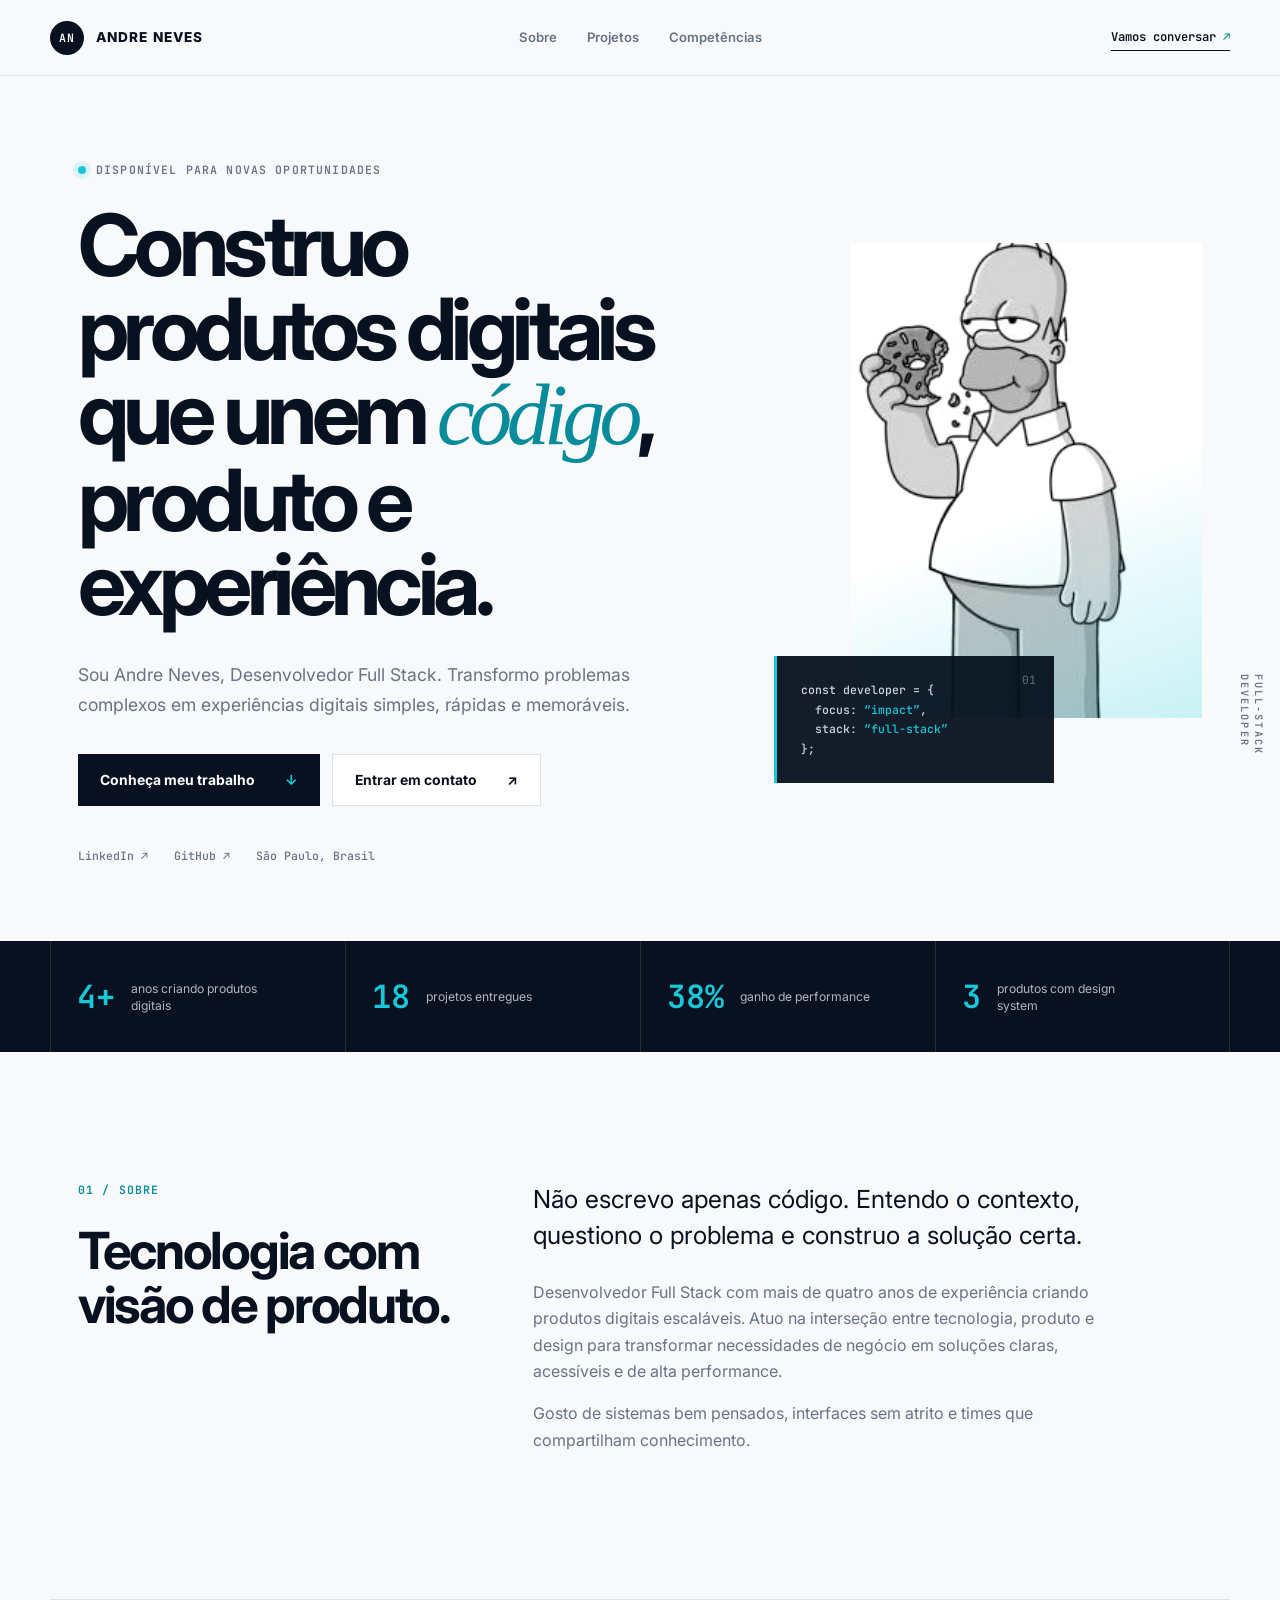
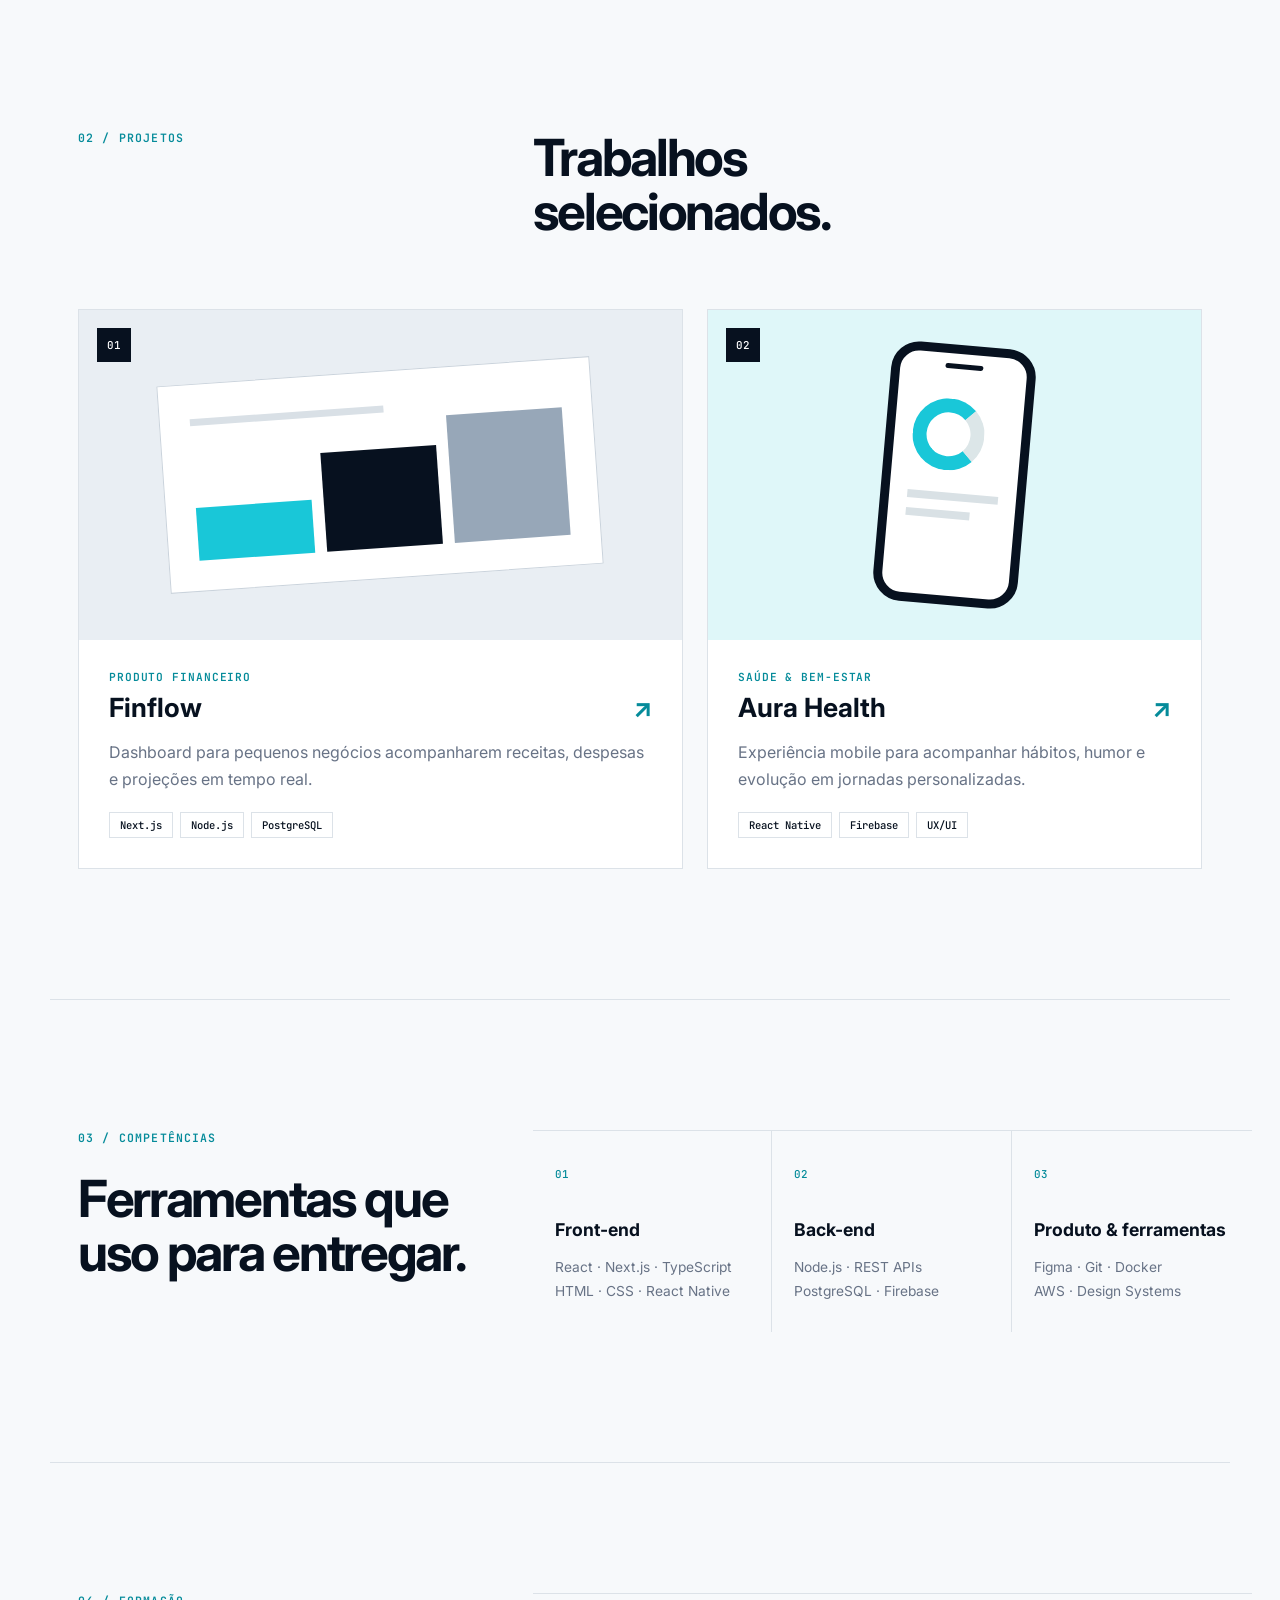
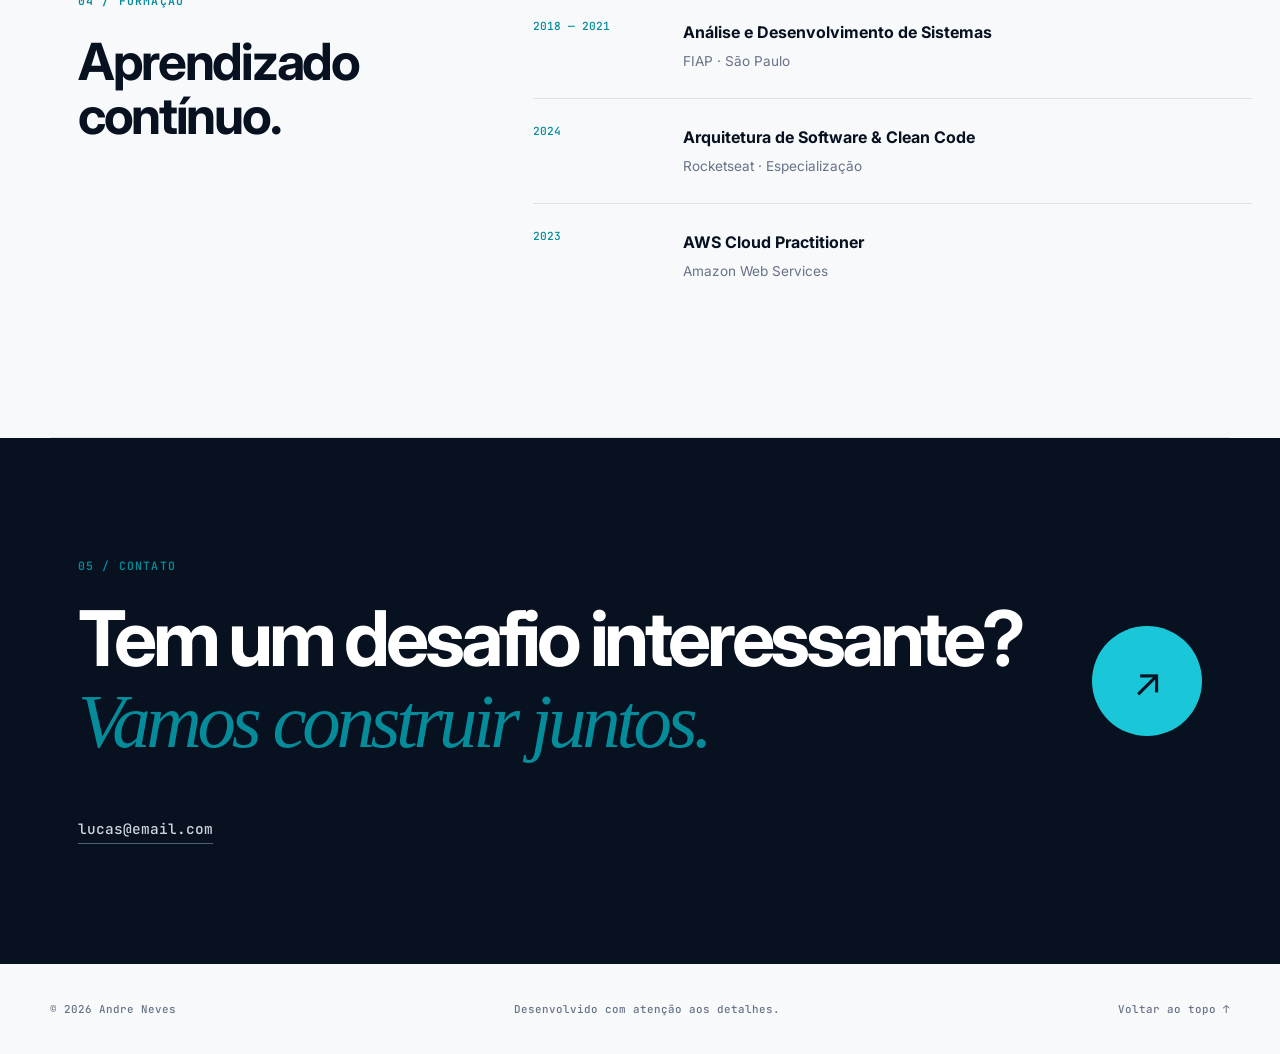
==== commit d0a25b99: "Linkin  remover sessao" ====
--- a/index.html
+++ b/index.html
@@ -18,7 +18,7 @@
     <a class="brand" href="#inicio" aria-label="Andre Neves, início"><span>AN</span>Andre Neves</a>
     <button class="menu-button" type="button" aria-label="Abrir menu" aria-expanded="false"><span></span><span></span></button>
     <nav class="nav" aria-label="Navegação principal">
-      <a href="#sobre">Sobre</a><a href="#experiencia">Experiência</a><a href="#projetos">Projetos</a><a href="#competencias">Competências</a>
+      <a href="#sobre">Sobre</a><a href="#projetos">Projetos</a><a href="#competencias">Competências</a>
     </nav>
     <a class="header-cta" href="mailto:lucas@email.com">Vamos conversar <span>↗</span></a>
   </header>
@@ -54,22 +54,8 @@
       <div class="about-copy reveal"><p class="lead">Não escrevo apenas código. Entendo o contexto, questiono o problema e construo a solução certa.</p><p>Desenvolvedor Full Stack com mais de quatro anos de experiência criando produtos digitais escaláveis. Atuo na interseção entre tecnologia, produto e design para transformar necessidades de negócio em soluções claras, acessíveis e de alta performance.</p><p>Gosto de sistemas bem pensados, interfaces sem atrito e times que compartilham conhecimento.</p></div>
     </section>
 
-    <section class="section experience" id="experiencia">
-      <div class="section-heading reveal"><p class="eyebrow">02 / Experiência</p><h2>Onde gerei impacto.</h2></div>
-      <div class="experience-list">
-        <article class="experience-card reveal">
-          <div class="experience-meta"><span>2023 — Agora</span><span>São Paulo / Híbrido</span></div>
-          <div><p class="company">NovaTech</p><h3>Desenvolvedor Full Stack</h3><p>Desenvolvimento de plataformas web escaláveis, criação de APIs e evolução do design system.</p><ul><li>Reduzi em 38% o tempo de carregamento das principais jornadas.</li><li>Arquitetou componentes reutilizáveis para três produtos.</li><li>Estruturou integrações e observabilidade de serviços críticos.</li></ul><div class="tags"><span>React</span><span>TypeScript</span><span>Node.js</span><span>PostgreSQL</span></div></div>
-        </article>
-        <article class="experience-card reveal">
-          <div class="experience-meta"><span>2021 — 2023</span><span>Remoto</span></div>
-          <div><p class="company">Studio Loop</p><h3>Desenvolvedor Front-end</h3><p>Construção de interfaces responsivas e acessíveis para produtos B2B e B2C em parceria direta com produto e design.</p><ul><li>Implementou jornadas com foco em acessibilidade e conversão.</li><li>Consolidou padrões visuais compartilhados entre produtos.</li></ul><div class="tags"><span>JavaScript</span><span>React</span><span>Figma</span><span>REST APIs</span></div></div>
-        </article>
-      </div>
-    </section>
-
     <section class="section projects" id="projetos">
-      <div class="section-heading reveal"><p class="eyebrow">03 / Projetos</p><h2>Trabalhos selecionados.</h2></div>
+      <div class="section-heading reveal"><p class="eyebrow">02 / Projetos</p><h2>Trabalhos selecionados.</h2></div>
       <div class="project-grid">
         <article class="project-card featured-project reveal"><div class="project-number">01</div><div class="project-art finflow" aria-hidden="true"><div class="mini-panel"><i></i><i></i><i></i><span></span></div></div><div class="project-content"><p class="company">Produto financeiro</p><h3>Finflow <a href="#" aria-label="Abrir projeto Finflow">↗</a></h3><p>Dashboard para pequenos negócios acompanharem receitas, despesas e projeções em tempo real.</p><div class="tags"><span>Next.js</span><span>Node.js</span><span>PostgreSQL</span></div></div></article>
         <article class="project-card reveal"><div class="project-number">02</div><div class="project-art aura" aria-hidden="true"><div class="phone"><span></span><i></i><b></b></div></div><div class="project-content"><p class="company">Saúde & bem-estar</p><h3>Aura Health <a href="#" aria-label="Abrir projeto Aura Health">↗</a></h3><p>Experiência mobile para acompanhar hábitos, humor e evolução em jornadas personalizadas.</p><div class="tags"><span>React Native</span><span>Firebase</span><span>UX/UI</span></div></div></article>
@@ -77,7 +63,7 @@
     </section>
 
     <section class="section capabilities" id="competencias">
-      <div class="section-heading reveal"><p class="eyebrow">04 / Competências</p><h2>Ferramentas que uso para entregar.</h2></div>
+      <div class="section-heading reveal"><p class="eyebrow">03 / Competências</p><h2>Ferramentas que uso para entregar.</h2></div>
       <div class="capability-grid reveal">
         <div><span class="capability-index">01</span><h3>Front-end</h3><p>React · Next.js · TypeScript<br>HTML · CSS · React Native</p></div>
         <div><span class="capability-index">02</span><h3>Back-end</h3><p>Node.js · REST APIs<br>PostgreSQL · Firebase</p></div>
@@ -86,7 +72,7 @@
     </section>
 
     <section class="section credentials">
-      <div class="section-heading reveal"><p class="eyebrow">05 / Formação</p><h2>Aprendizado contínuo.</h2></div>
+      <div class="section-heading reveal"><p class="eyebrow">04 / Formação</p><h2>Aprendizado contínuo.</h2></div>
       <div class="credential-list reveal">
         <article><time>2018 — 2021</time><div><h3>Análise e Desenvolvimento de Sistemas</h3><p>FIAP · São Paulo</p></div></article>
         <article><time>2024</time><div><h3>Arquitetura de Software & Clean Code</h3><p>Rocketseat · Especialização</p></div></article>
@@ -95,7 +81,7 @@
     </section>
 
     <section class="contact-section" id="contato">
-      <p class="eyebrow reveal">06 / Contato</p>
+      <p class="eyebrow reveal">05 / Contato</p>
       <div class="contact-inner reveal"><h2>Tem um desafio interessante?<br><em>Vamos construir juntos.</em></h2><a class="round-link" href="mailto:lucas@email.com" aria-label="Enviar e-mail para Andre">↗</a></div>
       <a class="email-link reveal" href="mailto:lucas@email.com">lucas@email.com</a>
     </section>
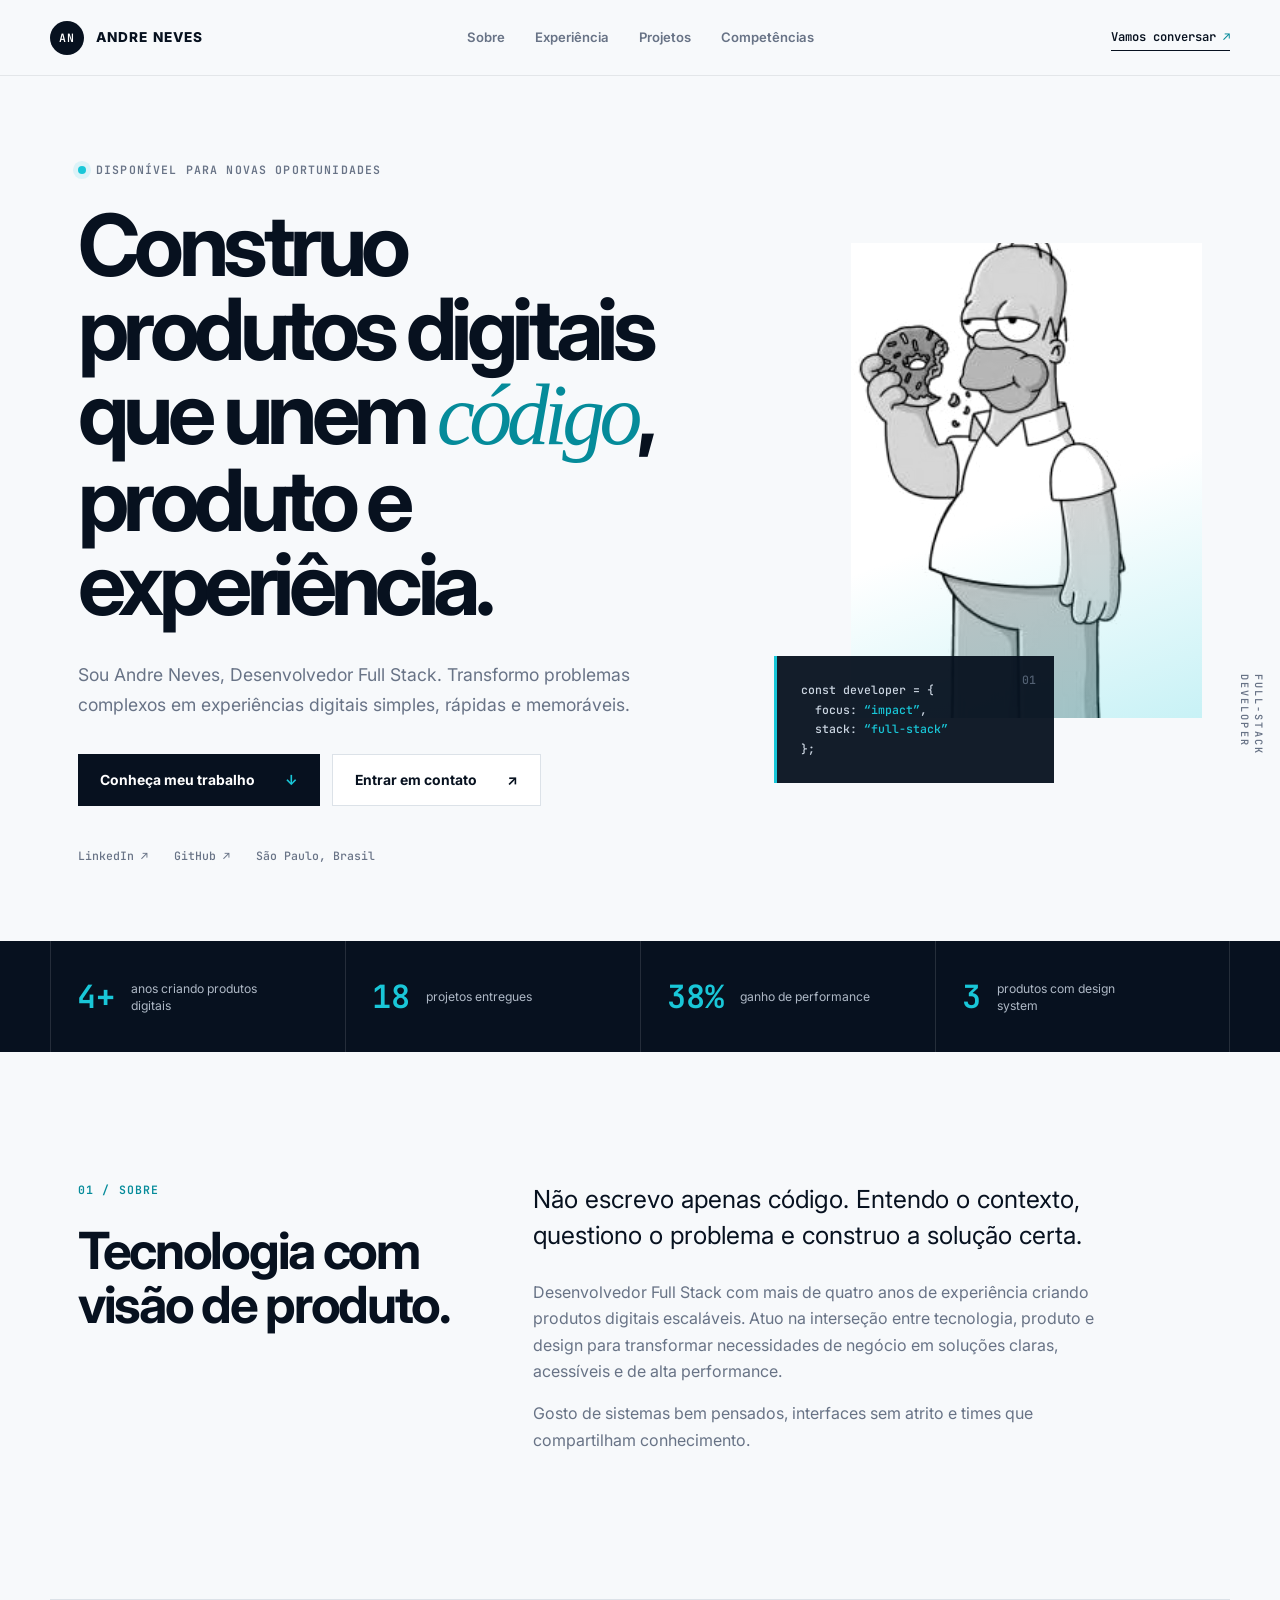
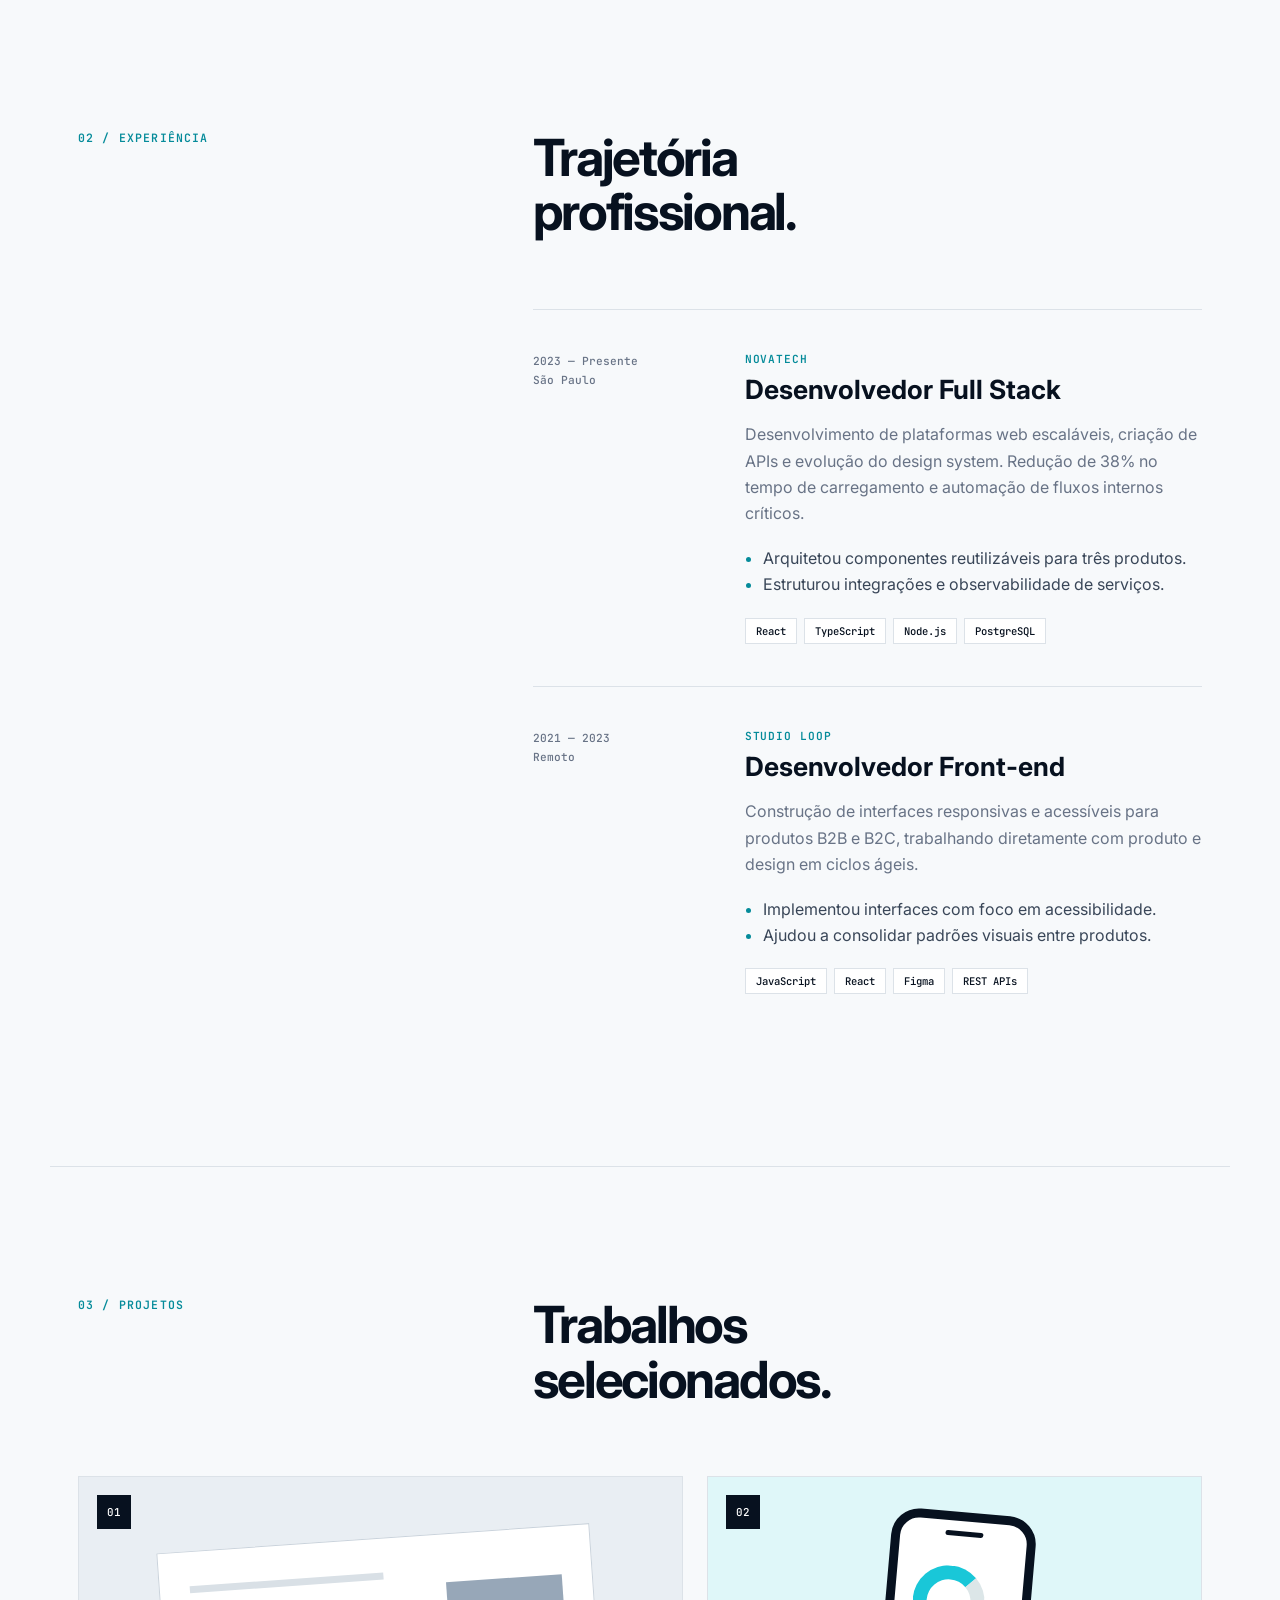
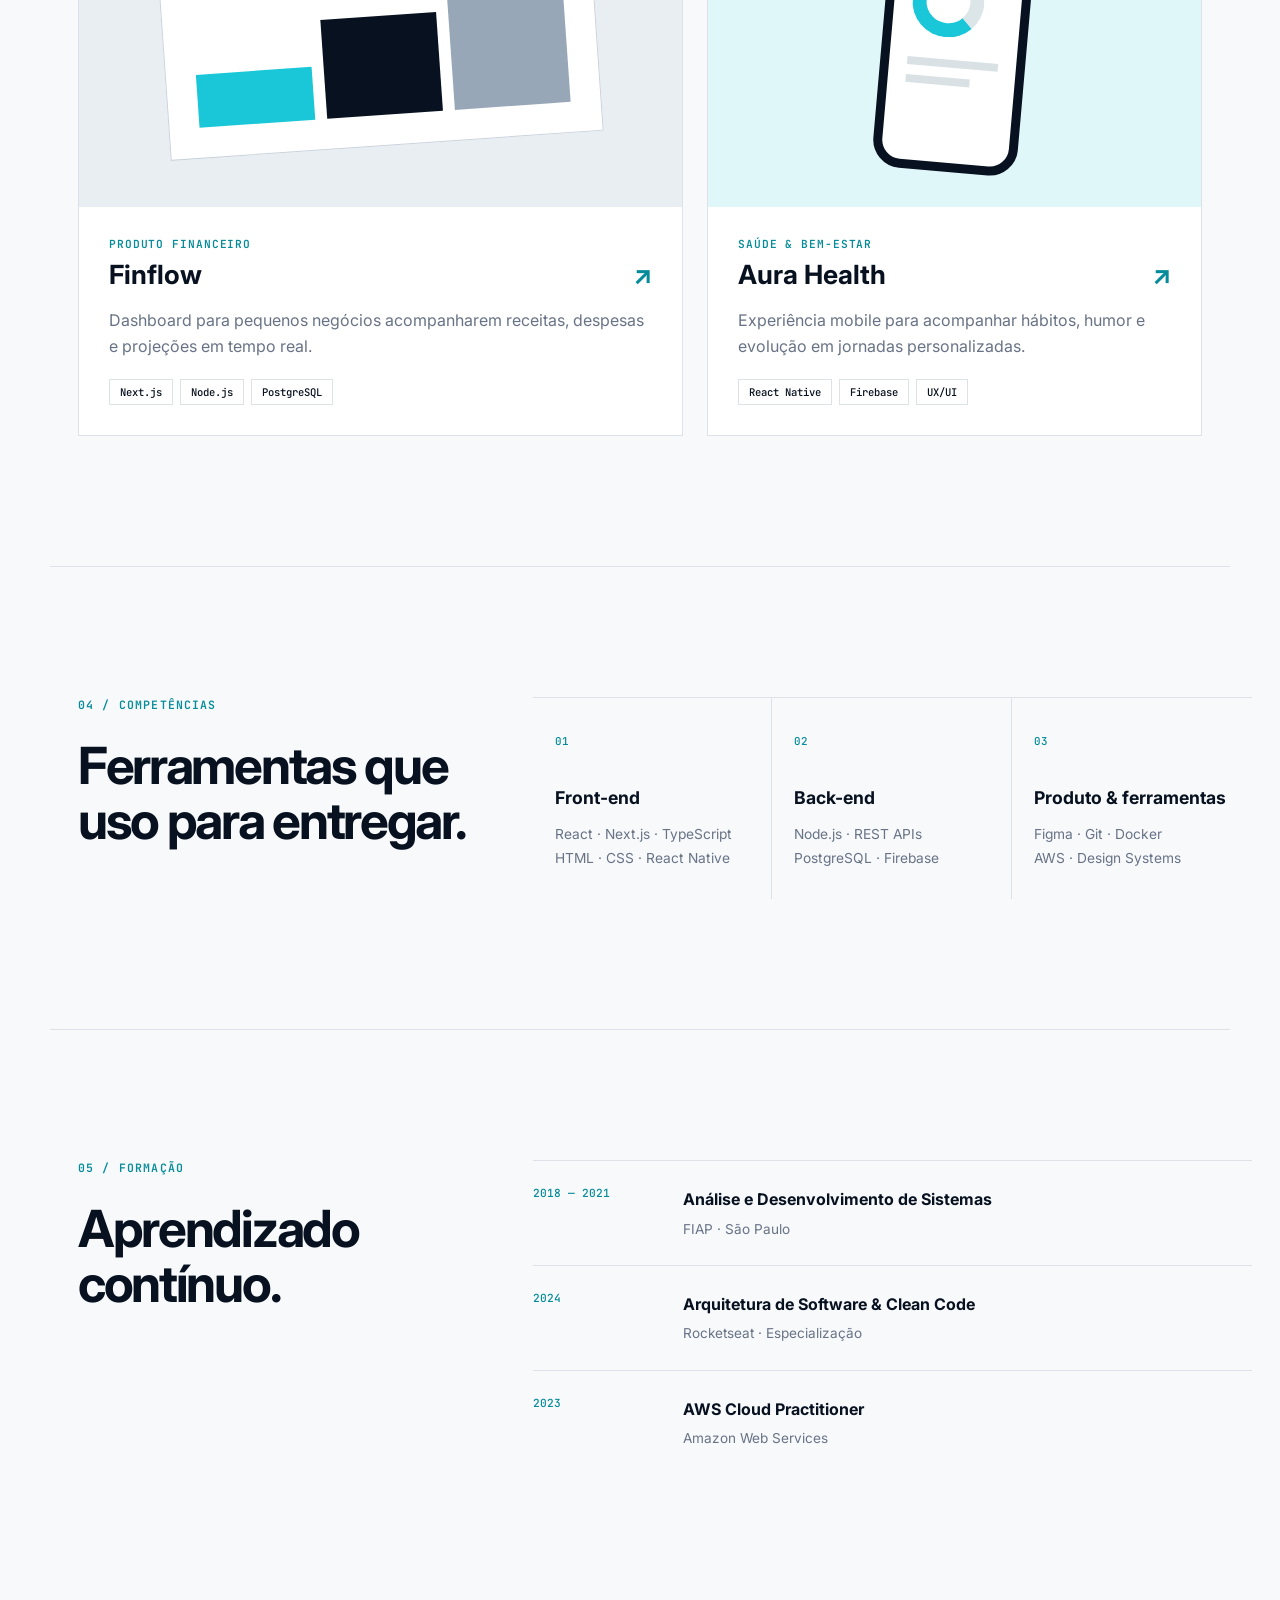
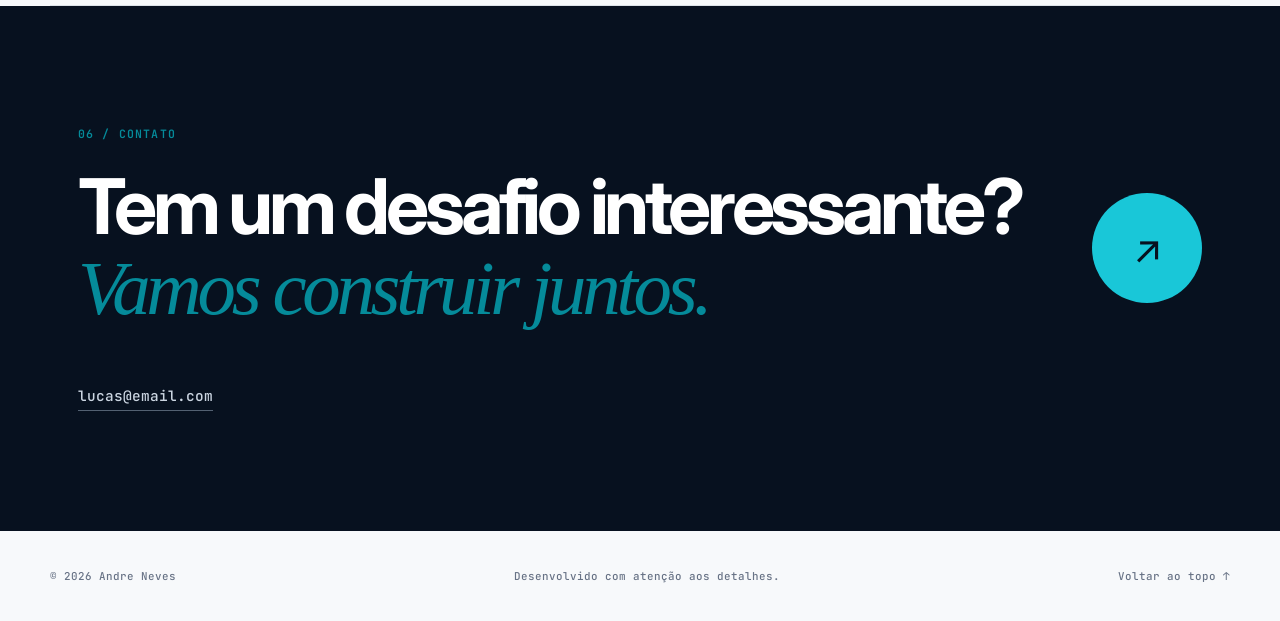
==== commit 085afa04: "Adiciona nova secao de experiencia" ====
--- a/index.html
+++ b/index.html
@@ -18,7 +18,7 @@
     <a class="brand" href="#inicio" aria-label="Andre Neves, início"><span>AN</span>Andre Neves</a>
     <button class="menu-button" type="button" aria-label="Abrir menu" aria-expanded="false"><span></span><span></span></button>
     <nav class="nav" aria-label="Navegação principal">
-      <a href="#sobre">Sobre</a><a href="#projetos">Projetos</a><a href="#competencias">Competências</a>
+      <a href="#sobre">Sobre</a><a href="#experiencia">Experiência</a><a href="#projetos">Projetos</a><a href="#competencias">Competências</a>
     </nav>
     <a class="header-cta" href="mailto:lucas@email.com">Vamos conversar <span>↗</span></a>
   </header>
@@ -54,8 +54,34 @@
       <div class="about-copy reveal"><p class="lead">Não escrevo apenas código. Entendo o contexto, questiono o problema e construo a solução certa.</p><p>Desenvolvedor Full Stack com mais de quatro anos de experiência criando produtos digitais escaláveis. Atuo na interseção entre tecnologia, produto e design para transformar necessidades de negócio em soluções claras, acessíveis e de alta performance.</p><p>Gosto de sistemas bem pensados, interfaces sem atrito e times que compartilham conhecimento.</p></div>
     </section>
 
+    <section class="section experience" id="experiencia">
+      <div class="section-heading reveal"><p class="eyebrow">02 / Experiência</p><h2>Trajetória profissional.</h2></div>
+      <div class="experience-list">
+        <article class="experience-card reveal">
+          <div class="experience-meta"><span>2023 — Presente</span><span>São Paulo</span></div>
+          <div>
+            <p class="company">NovaTech</p>
+            <h3>Desenvolvedor Full Stack</h3>
+            <p>Desenvolvimento de plataformas web escaláveis, criação de APIs e evolução do design system. Redução de 38% no tempo de carregamento e automação de fluxos internos críticos.</p>
+            <ul><li>Arquitetou componentes reutilizáveis para três produtos.</li><li>Estruturou integrações e observabilidade de serviços.</li></ul>
+            <div class="tags"><span>React</span><span>TypeScript</span><span>Node.js</span><span>PostgreSQL</span></div>
+          </div>
+        </article>
+        <article class="experience-card reveal">
+          <div class="experience-meta"><span>2021 — 2023</span><span>Remoto</span></div>
+          <div>
+            <p class="company">Studio Loop</p>
+            <h3>Desenvolvedor Front-end</h3>
+            <p>Construção de interfaces responsivas e acessíveis para produtos B2B e B2C, trabalhando diretamente com produto e design em ciclos ágeis.</p>
+            <ul><li>Implementou interfaces com foco em acessibilidade.</li><li>Ajudou a consolidar padrões visuais entre produtos.</li></ul>
+            <div class="tags"><span>JavaScript</span><span>React</span><span>Figma</span><span>REST APIs</span></div>
+          </div>
+        </article>
+      </div>
+    </section>
+
     <section class="section projects" id="projetos">
-      <div class="section-heading reveal"><p class="eyebrow">02 / Projetos</p><h2>Trabalhos selecionados.</h2></div>
+      <div class="section-heading reveal"><p class="eyebrow">03 / Projetos</p><h2>Trabalhos selecionados.</h2></div>
       <div class="project-grid">
         <article class="project-card featured-project reveal"><div class="project-number">01</div><div class="project-art finflow" aria-hidden="true"><div class="mini-panel"><i></i><i></i><i></i><span></span></div></div><div class="project-content"><p class="company">Produto financeiro</p><h3>Finflow <a href="#" aria-label="Abrir projeto Finflow">↗</a></h3><p>Dashboard para pequenos negócios acompanharem receitas, despesas e projeções em tempo real.</p><div class="tags"><span>Next.js</span><span>Node.js</span><span>PostgreSQL</span></div></div></article>
         <article class="project-card reveal"><div class="project-number">02</div><div class="project-art aura" aria-hidden="true"><div class="phone"><span></span><i></i><b></b></div></div><div class="project-content"><p class="company">Saúde & bem-estar</p><h3>Aura Health <a href="#" aria-label="Abrir projeto Aura Health">↗</a></h3><p>Experiência mobile para acompanhar hábitos, humor e evolução em jornadas personalizadas.</p><div class="tags"><span>React Native</span><span>Firebase</span><span>UX/UI</span></div></div></article>
@@ -63,7 +89,7 @@
     </section>
 
     <section class="section capabilities" id="competencias">
-      <div class="section-heading reveal"><p class="eyebrow">03 / Competências</p><h2>Ferramentas que uso para entregar.</h2></div>
+      <div class="section-heading reveal"><p class="eyebrow">04 / Competências</p><h2>Ferramentas que uso para entregar.</h2></div>
       <div class="capability-grid reveal">
         <div><span class="capability-index">01</span><h3>Front-end</h3><p>React · Next.js · TypeScript<br>HTML · CSS · React Native</p></div>
         <div><span class="capability-index">02</span><h3>Back-end</h3><p>Node.js · REST APIs<br>PostgreSQL · Firebase</p></div>
@@ -72,7 +98,7 @@
     </section>
 
     <section class="section credentials">
-      <div class="section-heading reveal"><p class="eyebrow">04 / Formação</p><h2>Aprendizado contínuo.</h2></div>
+      <div class="section-heading reveal"><p class="eyebrow">05 / Formação</p><h2>Aprendizado contínuo.</h2></div>
       <div class="credential-list reveal">
         <article><time>2018 — 2021</time><div><h3>Análise e Desenvolvimento de Sistemas</h3><p>FIAP · São Paulo</p></div></article>
         <article><time>2024</time><div><h3>Arquitetura de Software & Clean Code</h3><p>Rocketseat · Especialização</p></div></article>
@@ -81,7 +107,7 @@
     </section>
 
     <section class="contact-section" id="contato">
-      <p class="eyebrow reveal">05 / Contato</p>
+      <p class="eyebrow reveal">06 / Contato</p>
       <div class="contact-inner reveal"><h2>Tem um desafio interessante?<br><em>Vamos construir juntos.</em></h2><a class="round-link" href="mailto:lucas@email.com" aria-label="Enviar e-mail para Andre">↗</a></div>
       <a class="email-link reveal" href="mailto:lucas@email.com">lucas@email.com</a>
     </section>
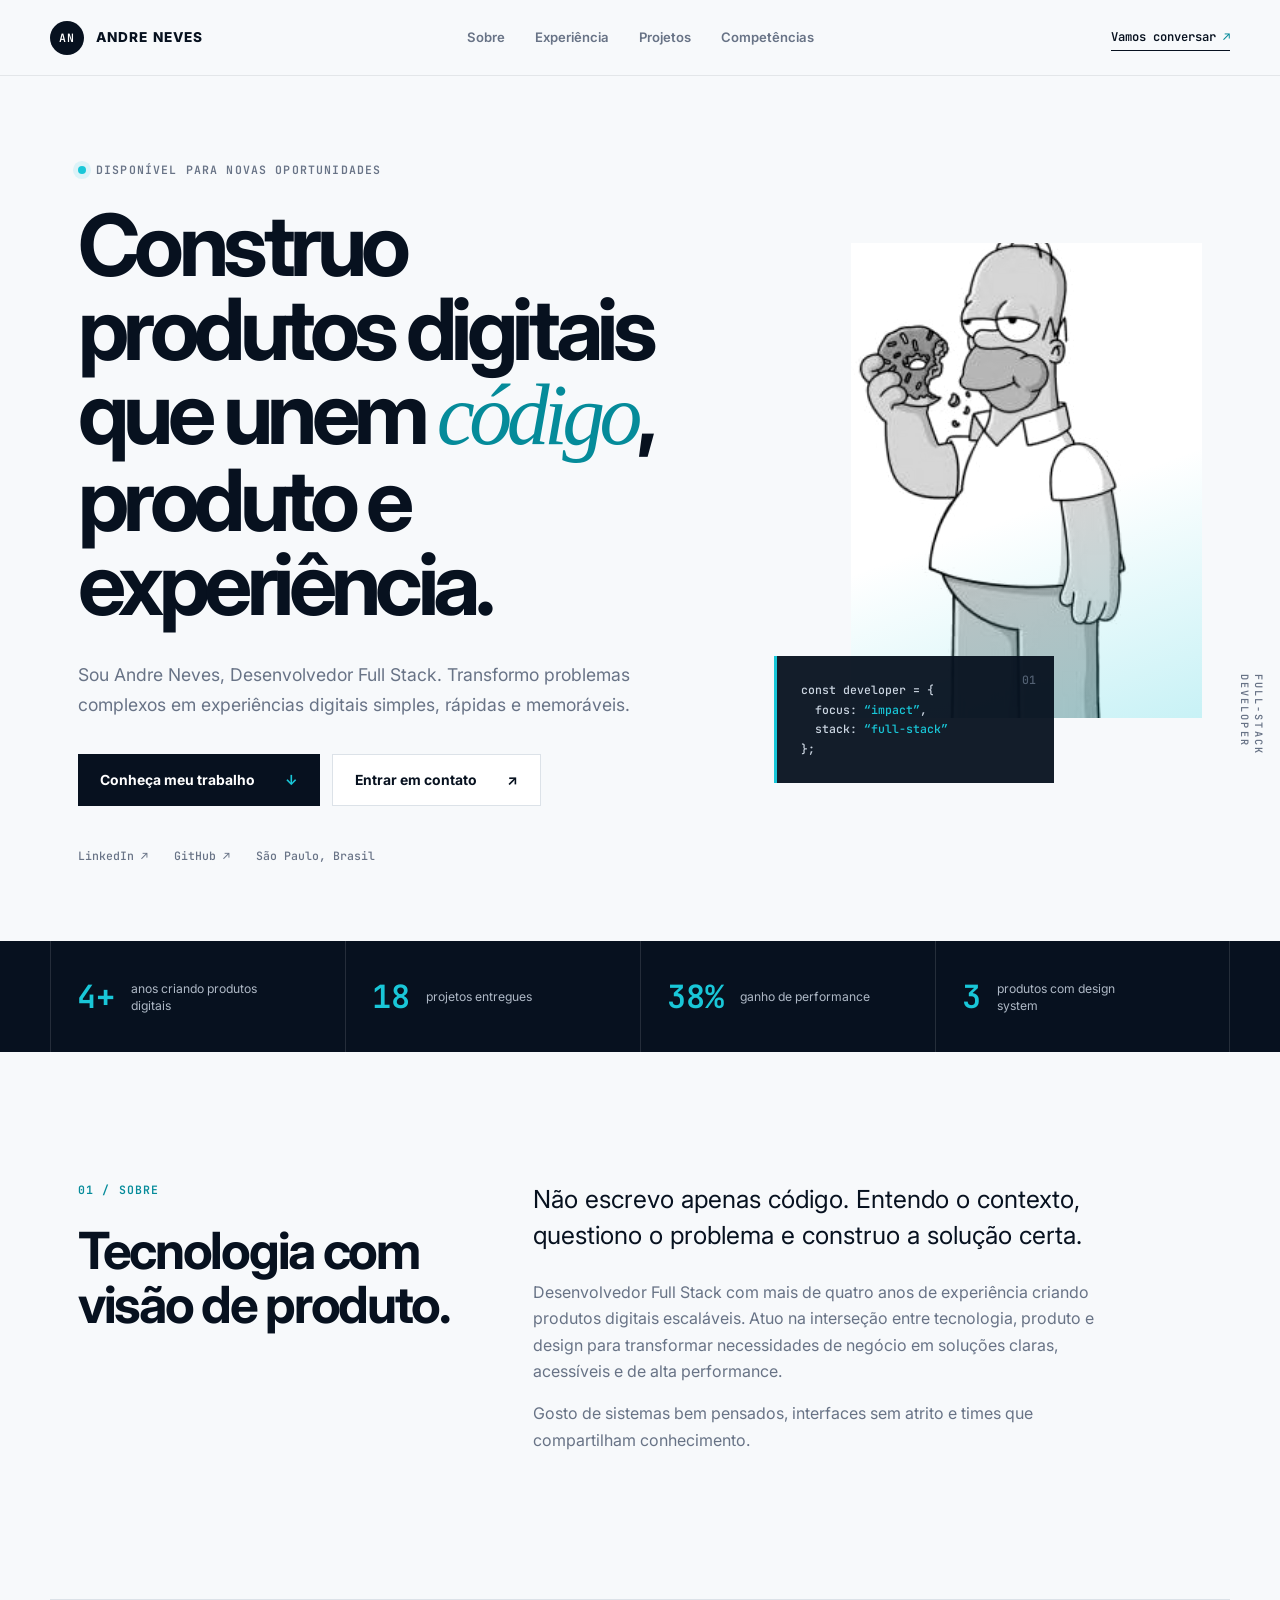
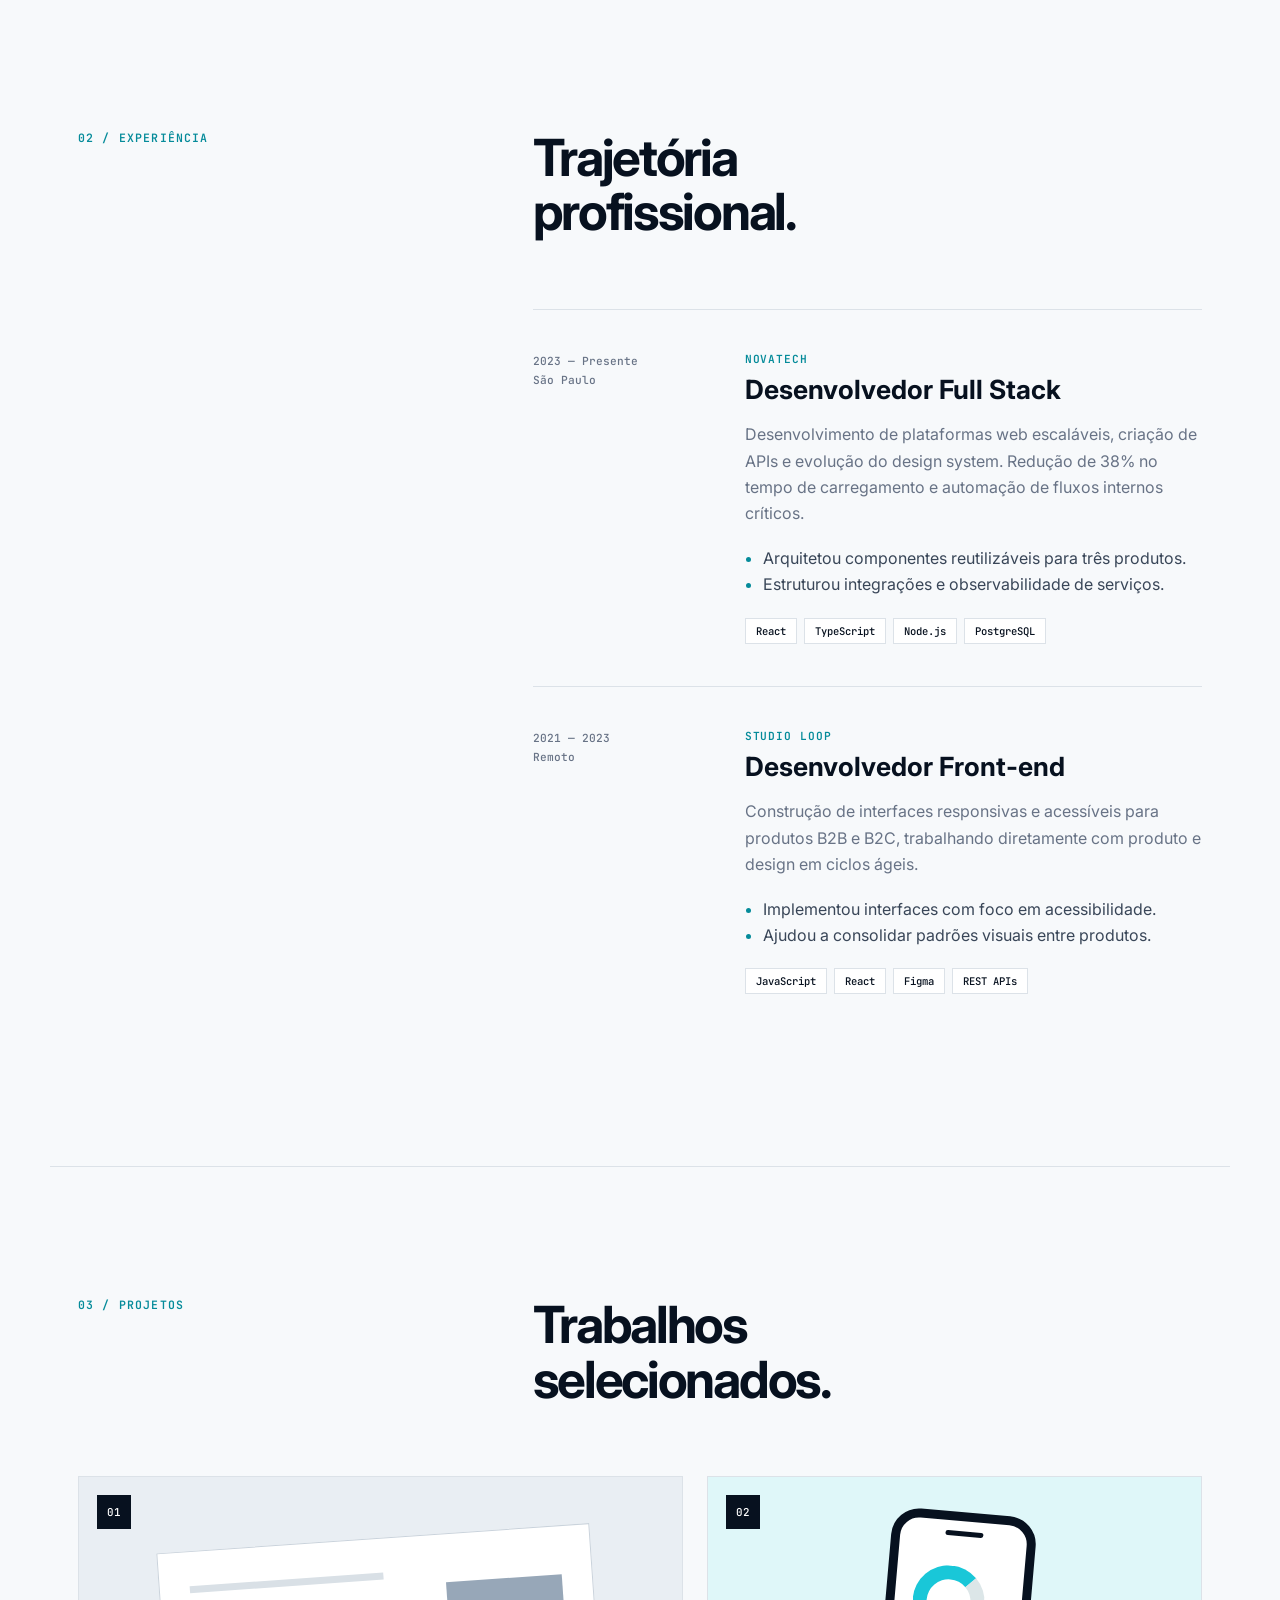
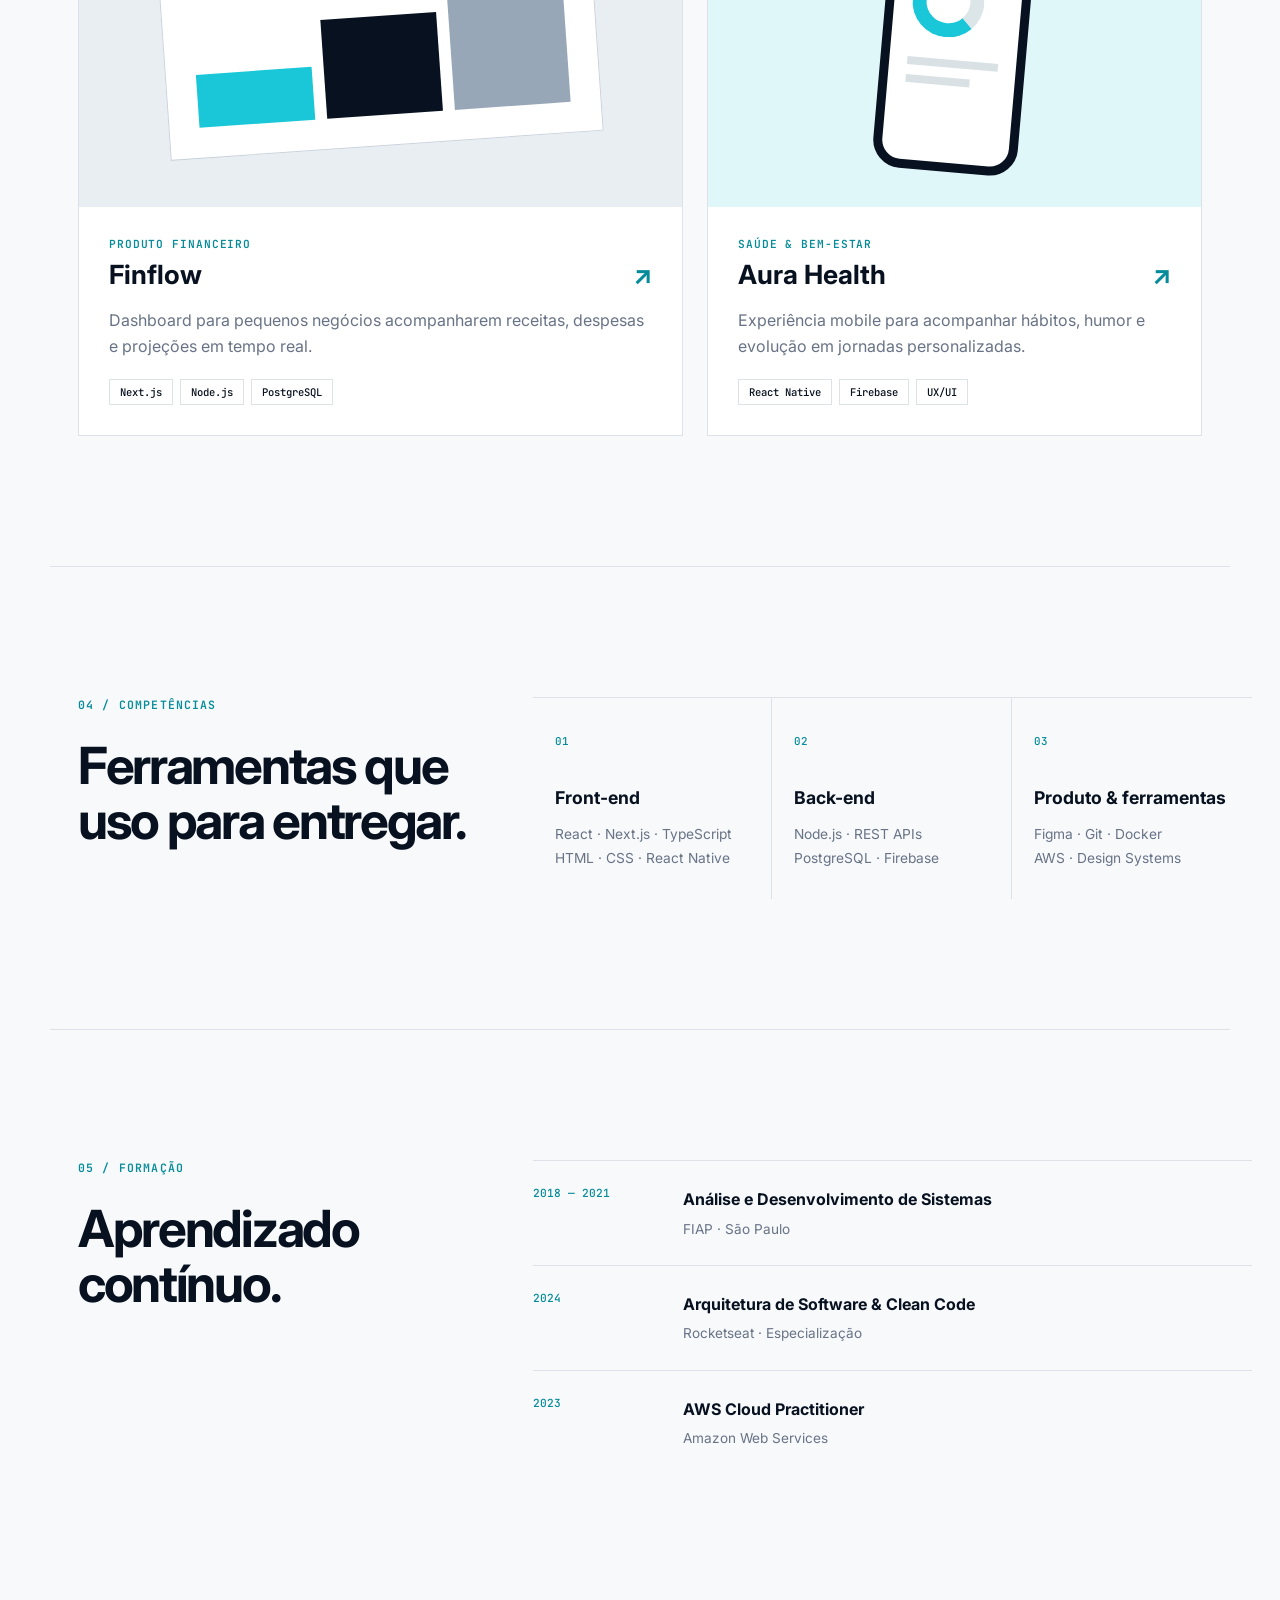
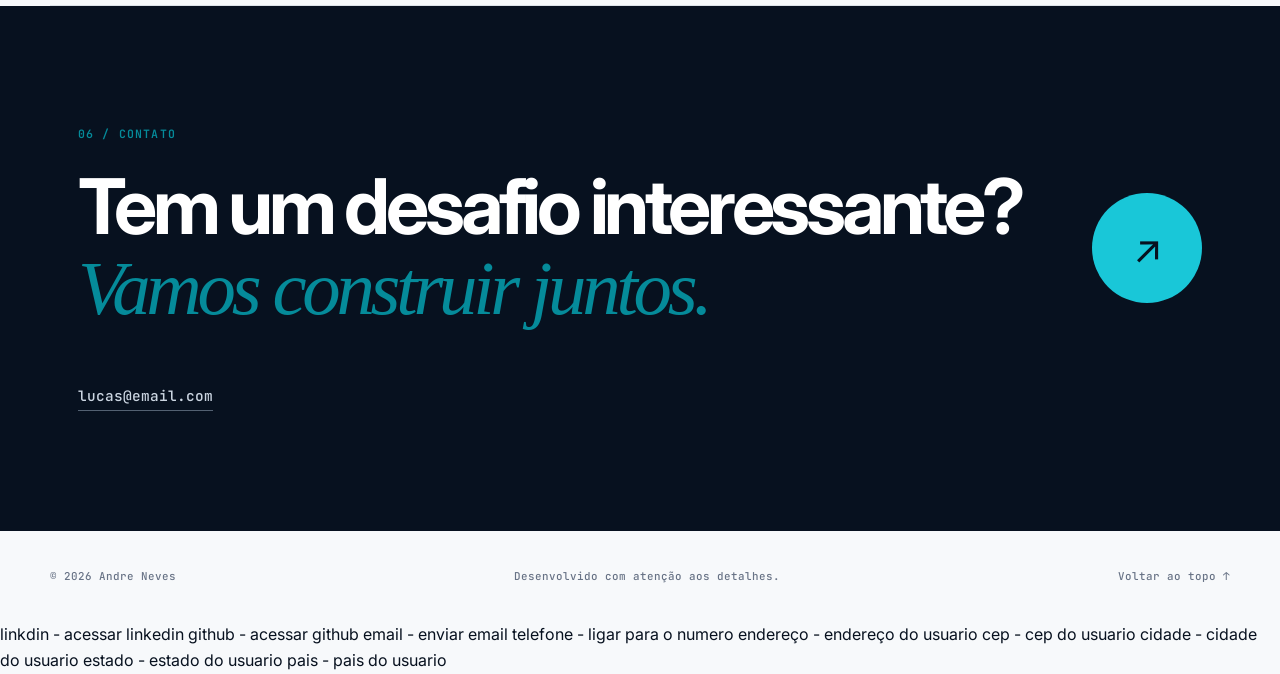
==== commit 628e9561: "Acesso ao Linkedin" ====
--- a/index.html
+++ b/index.html
@@ -116,3 +116,13 @@
   <footer><span>© 2026 Andre Neves</span><span>Desenvolvido com atenção aos detalhes.</span><a href="#inicio">Voltar ao topo ↑</a></footer>
 </body>
 </html>
+linkdin - acessar linkedin
+github - acessar github
+email - enviar email
+telefone - ligar para o numero
+endereço - endereço do usuario
+cep - cep do usuario
+cidade - cidade do usuario
+estado - estado do usuario
+pais - pais do usuario
+
